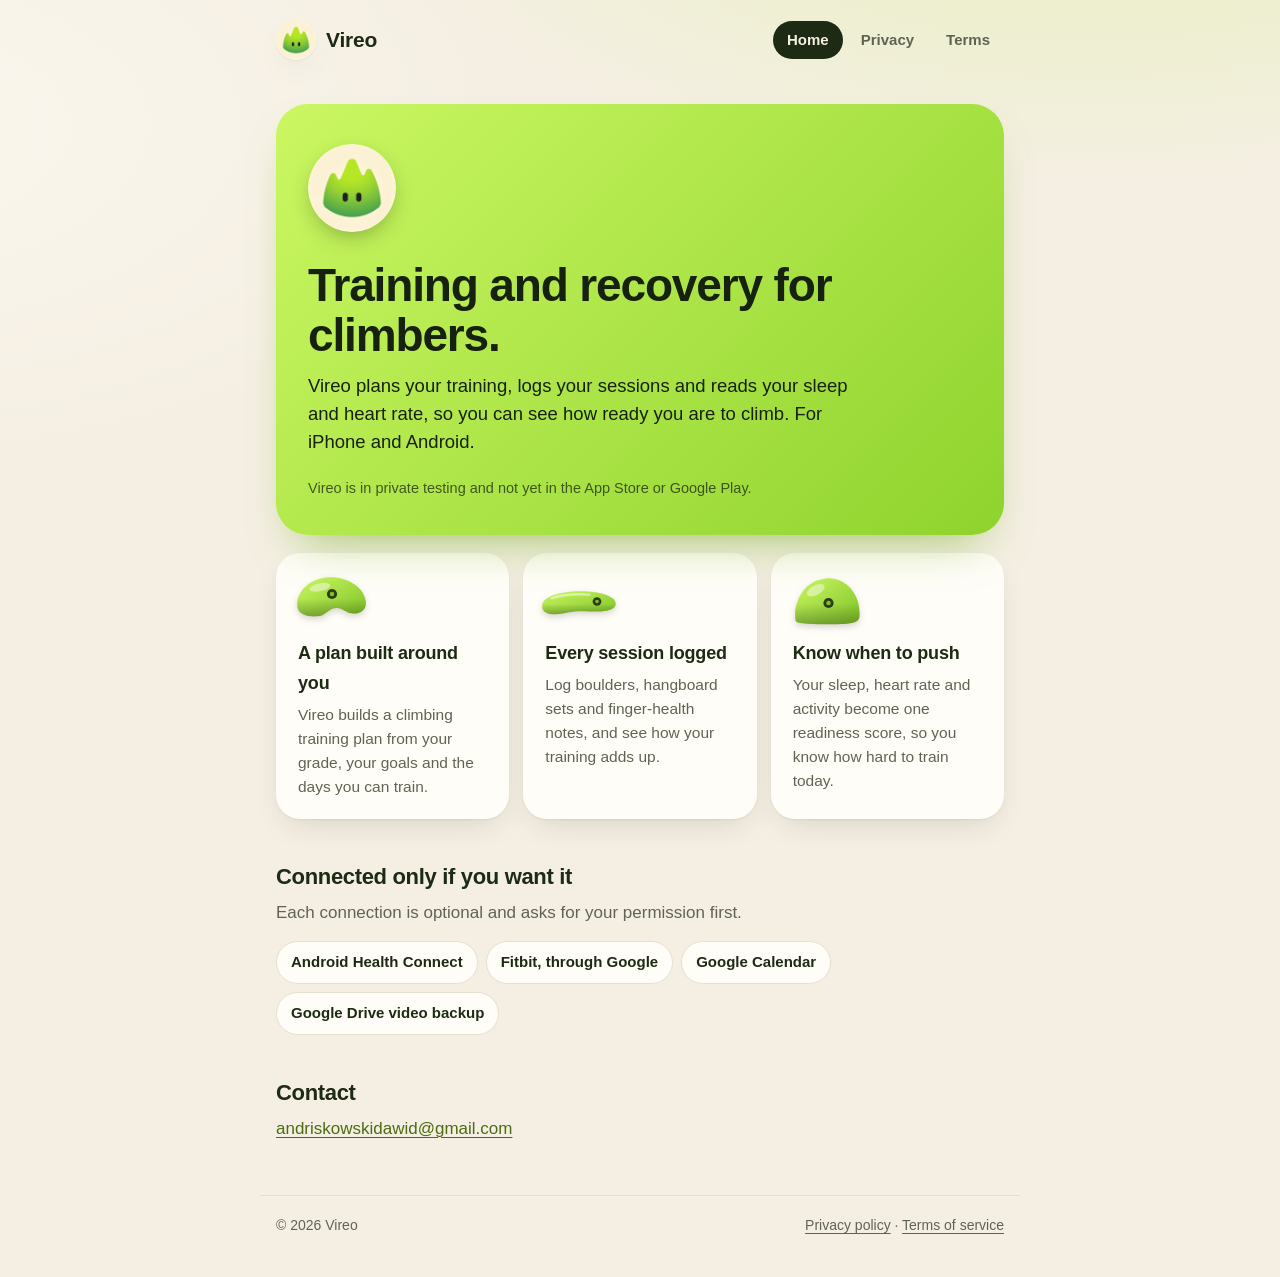
==== index.html @ 2f9826b8 "Add Vireo homepage, privacy policy and terms of service Co-Authored-By: Claude Opus 5.5 <noreply@ant" ====
<!doctype html>
<html lang="en">
<head>
<meta charset="utf-8">
<meta name="viewport" content="width=device-width, initial-scale=1">
<title>Vireo</title>
<meta name="description" content="Vireo plans your climbing training, logs your sessions and reads your recovery. For iPhone and Android.">
<link rel="icon" href="img/icon.png">
<link rel="stylesheet" href="style.css">
</head>
<body>
<svg width="0" height="0" style="position:absolute" aria-hidden="true">
  <defs>
    <linearGradient id="hold-fill" x1="0" y1="0" x2="1" y2="1">
      <stop offset="0" stop-color="#cbf762"/>
      <stop offset="1" stop-color="#7fc226"/>
    </linearGradient>
    <linearGradient id="hold-shade" x1="0" y1="0" x2="0" y2="1">
      <stop offset=".55" stop-color="#16210f" stop-opacity="0"/>
      <stop offset="1" stop-color="#16210f" stop-opacity=".28"/>
    </linearGradient>
  </defs>
</svg>
<header>
  <div class="wrap">
    <a class="brand" href="./"><img src="img/icon.png" alt="">Vireo</a>
    <nav><a href="./" aria-current="page">Home</a><a href="privacy/">Privacy</a><a href="terms/">Terms</a></nav>
  </div>
</header>
<main>
  <div class="wrap">
    <section class="hero">
      <div class="hero-content">
        <img src="img/icon.png" alt="The Vireo app icon">
        <h1>Training and recovery for climbers.</h1>
        <p>Vireo plans your training, logs your sessions and reads your sleep and heart rate, so you can see how ready you are to climb. For iPhone and Android.</p>
        <p class="status">Vireo is in private testing and not yet in the App Store or Google Play.</p>
      </div>
    </section>

    <div class="grid">
      <div class="tile">
        <svg class="hold" viewBox="0 0 56 44" aria-hidden="true">
          <path d="M5 27c-1.5-9 6.5-18.5 19-20 12.5-1.4 25 5.6 26.5 15.5.9 6.1-3.6 9.3-9.5 8.4-4-.6-6-3.8-10.5-3.6-4.4.2-6.6 5.2-12.4 5.6C11.6 33.3 5.8 31.6 5 27z" fill="url(#hold-fill)"/>
          <path d="M5 27c-1.5-9 6.5-18.5 19-20 12.5-1.4 25 5.6 26.5 15.5.9 6.1-3.6 9.3-9.5 8.4-4-.6-6-3.8-10.5-3.6-4.4.2-6.6 5.2-12.4 5.6C11.6 33.3 5.8 31.6 5 27z" fill="url(#hold-shade)"/>
          <ellipse cx="20" cy="13.5" rx="7" ry="2.6" fill="#fff" opacity=".45" transform="rotate(-12 20 13.5)"/>
          <circle cx="28" cy="18" r="3.4" fill="#16210f" opacity=".85"/>
          <circle cx="28" cy="18" r="1.5" fill="#7fc226"/>
        </svg>
        <h3>A plan built around you</h3>
        <p>Vireo builds a climbing training plan from your grade, your goals and the days you can train.</p>
      </div>
      <div class="tile">
        <svg class="hold" viewBox="0 0 56 44" aria-hidden="true">
          <path d="M3.5 25.5c.6-5.2 9.8-8.8 23-9.3 13.6-.5 25.4 2.6 26 7.9.4 3.6-4.2 5.2-9.7 5.5-6.6.4-11.4-.6-17.6.1-6.8.8-11.8 2.6-17.2 1.4-3.2-.7-4.8-2.6-4.5-5.6z" fill="url(#hold-fill)"/>
          <path d="M3.5 25.5c.6-5.2 9.8-8.8 23-9.3 13.6-.5 25.4 2.6 26 7.9.4 3.6-4.2 5.2-9.7 5.5-6.6.4-11.4-.6-17.6.1-6.8.8-11.8 2.6-17.2 1.4-3.2-.7-4.8-2.6-4.5-5.6z" fill="url(#hold-shade)"/>
          <path d="M10 20.8c6-2.2 16-3 25-2.4" stroke="#fff" stroke-width="1.6" stroke-linecap="round" fill="none" opacity=".5"/>
          <circle cx="40" cy="23" r="2.9" fill="#16210f" opacity=".85"/>
          <circle cx="40" cy="23" r="1.2" fill="#7fc226"/>
        </svg>
        <h3>Every session logged</h3>
        <p>Log boulders, hangboard sets and finger-health notes, and see how your training adds up.</p>
      </div>
      <div class="tile">
        <svg class="hold" viewBox="0 0 56 44" aria-hidden="true">
          <path d="M7 35.5C5.2 22.6 13.4 8.4 27.6 7.6 41.3 6.8 51 19.3 49.6 33.4c-.3 3.1-3.4 4.3-11 4.6-7.4.3-15.4.2-23.5-.2-5.4-.3-7.8-.8-8.1-2.3z" fill="url(#hold-fill)"/>
          <path d="M7 35.5C5.2 22.6 13.4 8.4 27.6 7.6 41.3 6.8 51 19.3 49.6 33.4c-.3 3.1-3.4 4.3-11 4.6-7.4.3-15.4.2-23.5-.2-5.4-.3-7.8-.8-8.1-2.3z" fill="url(#hold-shade)"/>
          <ellipse cx="20.5" cy="15.5" rx="6.5" ry="3.2" fill="#fff" opacity=".45" transform="rotate(-28 20.5 15.5)"/>
          <circle cx="29" cy="24" r="3.4" fill="#16210f" opacity=".85"/>
          <circle cx="29" cy="24" r="1.5" fill="#7fc226"/>
        </svg>
        <h3>Know when to push</h3>
        <p>Your sleep, heart rate and activity become one readiness score, so you know how hard to train today.</p>
      </div>
    </div>

    <h2 class="section-title">Connected only if you want it</h2>
    <p class="section-sub">Each connection is optional and asks for your permission first.</p>
    <div class="chips">
      <span class="chip">Android Health Connect</span>
      <span class="chip">Fitbit, through Google</span>
      <span class="chip">Google Calendar</span>
      <span class="chip">Google Drive video backup</span>
    </div>

    <h2 class="section-title">Contact</h2>
    <p class="section-sub"><a href="mailto:andriskowskidawid@gmail.com">andriskowskidawid@gmail.com</a></p>
  </div>
</main>
<footer>
  <div class="wrap"><span>© 2026 Vireo</span><span><a href="privacy/">Privacy policy</a> · <a href="terms/">Terms of service</a></span></div>
</footer>
</body>
</html>
---- style.css ----
/* Colours come from the app's own tokens (ui/theme/Color.kt): the lime accent
   gradient, its ink, and the paragraph-safe link greens for each theme. */
:root {
  --ground: #f5efe3;
  --ground-glow: #fbf7ee;
  --card: #fffdf8;
  --ink: #1d2a14;
  --muted: #5f6452;
  --rule: #e6dfcf;
  --link: #4c6b12;
  --tint: #e9f5c6;
  --tint-edge: #cfe58a;
  --paper: #f3ede0;
  --lime-start: #cbf762;
  --lime-end: #8fd32e;
  --on-lime: #16210f;
  --shadow: 0 1px 2px rgba(43, 38, 28, .06), 0 12px 32px -12px rgba(43, 38, 28, .18);
}
@media (prefers-color-scheme: dark) {
  :root {
    --ground: #151711;
    --ground-glow: #1d2117;
    --card: #1f221a;
    --ink: #eeeedf;
    --muted: #a7ab98;
    --rule: #33372b;
    --link: #a6d845;
    --tint: rgba(180, 240, 60, .10);
    --tint-edge: rgba(180, 240, 60, .28);
    --paper: #262a20;
    --shadow: 0 1px 2px rgba(0, 0, 0, .3), 0 16px 40px -16px rgba(0, 0, 0, .6);
  }
}

* { box-sizing: border-box; }
html { -webkit-text-size-adjust: 100%; }
body {
  margin: 0;
  min-height: 100vh;
  color: var(--ink);
  background:
    radial-gradient(1200px 520px at 85% -10%, rgba(180, 240, 60, .22), transparent 60%),
    radial-gradient(900px 480px at -10% 10%, var(--ground-glow), transparent 70%),
    var(--ground);
  font: 17px/1.65 ui-rounded, -apple-system, BlinkMacSystemFont, "SF Pro Rounded", "Segoe UI", Roboto, sans-serif;
}
a { color: var(--link); text-underline-offset: 3px; text-decoration-thickness: 1px; }
a:hover { text-decoration-thickness: 2px; }

.wrap { max-width: 760px; margin: 0 auto; padding: 0 16px; }

/* Header */
header { padding: 20px 0 8px; }
header .wrap { display: flex; align-items: center; justify-content: space-between; gap: 12px; flex-wrap: wrap; }
.brand { display: flex; align-items: center; gap: 10px; color: var(--ink); text-decoration: none; font-weight: 800; font-size: 21px; letter-spacing: -.01em; }
.brand img { width: 40px; height: 40px; border-radius: 50%; box-shadow: var(--shadow); }
nav { display: flex; gap: 4px; flex-wrap: wrap; }
nav a {
  color: var(--muted); text-decoration: none; font-size: 15px; font-weight: 600;
  padding: 7px 14px; border-radius: 999px;
}
nav a:hover { color: var(--ink); background: var(--tint); }
nav a[aria-current] { color: var(--ground); background: var(--ink); }

main { padding: 24px 0 40px; }

/* Home hero */
.hero {
  position: relative; overflow: hidden;
  margin-top: 12px; padding: 40px 32px 36px;
  border-radius: 32px;
  color: var(--on-lime);
  background: linear-gradient(135deg, var(--lime-start), var(--lime-end));
  box-shadow: 0 24px 48px -24px rgba(110, 170, 30, .7);
}
.hero img { width: 88px; height: 88px; border-radius: 50%; box-shadow: 0 8px 24px -8px rgba(22, 33, 15, .45); }
.hero h1 { font-size: clamp(32px, 6.4vw, 46px); line-height: 1.08; letter-spacing: -.025em; margin: 20px 0 12px; max-width: 13em; }
.hero p { font-size: 18.5px; line-height: 1.5; margin: 0; max-width: 31em; }
.hero p.status { margin-top: 22px; font-size: 14.5px; opacity: .72; }

.grid { display: grid; grid-template-columns: repeat(auto-fit, minmax(210px, 1fr)); gap: 14px; margin-top: 18px; }
.tile {
  background: var(--card); border-radius: 24px; padding: 22px 22px 20px;
  box-shadow: var(--shadow);
}
.tile .hold { display: block; width: 84px; height: 66px; margin: -8px 0 -4px -8px; filter: drop-shadow(0 3px 3px rgba(43, 38, 28, .18)); }
.tile h3 { margin: 10px 0 4px; font-size: 18px; letter-spacing: -.01em; }
.tile p { margin: 0; color: var(--muted); font-size: 15.5px; line-height: 1.55; }

.section-title { font-size: 22px; letter-spacing: -.015em; margin: 40px 0 4px; }
.section-sub { color: var(--muted); margin: 0 0 4px; }

.chips { display: flex; flex-wrap: wrap; gap: 8px; margin-top: 14px; }
.chip {
  padding: 8px 14px; border-radius: 999px; font-size: 15px; font-weight: 600;
  background: var(--card); border: 1px solid var(--rule);
}

/* Legal pages */
.title { margin-top: 20px; padding: 8px 4px 24px; border-bottom: 1px solid var(--rule); }
.title h1 { font-size: clamp(30px, 6vw, 40px); line-height: 1.1; letter-spacing: -.02em; margin: 0 0 6px; }
.title p { margin: 0; color: var(--muted); max-width: 34em; }
.updated { font-size: 14px; font-weight: 600; margin-top: 12px !important; }

.doc {
  margin-top: 16px; padding: 8px 28px 28px; border-radius: 28px;
  background: var(--card); box-shadow: var(--shadow);
}
.doc h2 {
  font-size: 20px; letter-spacing: -.01em; margin: 30px 0 6px;
}
.doc p, .doc li { font-size: 16.5px; }
.doc ul { padding-left: 0; list-style: none; }
.doc li { position: relative; padding-left: 20px; margin-bottom: 10px; }
.doc li::before { content: ""; position: absolute; left: 4px; top: .7em; width: 6px; height: 6px; border-radius: 50%; background: var(--muted); opacity: .6; }
.callout {
  margin: 24px -12px 0; padding: 4px 22px 18px; border-radius: 22px;
  background: var(--paper);
}
.callout h2 { margin-top: 20px; }

footer { padding: 8px 0 40px; color: var(--muted); font-size: 14px; }
footer .wrap { display: flex; justify-content: space-between; gap: 12px; flex-wrap: wrap; border-top: 1px solid var(--rule); padding-top: 18px; }
footer a { color: var(--muted); }

@media (max-width: 520px) {
  .hero { padding: 32px 22px 28px; border-radius: 26px; }
  .doc { padding: 4px 18px 22px; border-radius: 22px; }
  .callout { margin: 20px -8px 0; padding: 2px 16px 14px; }
}
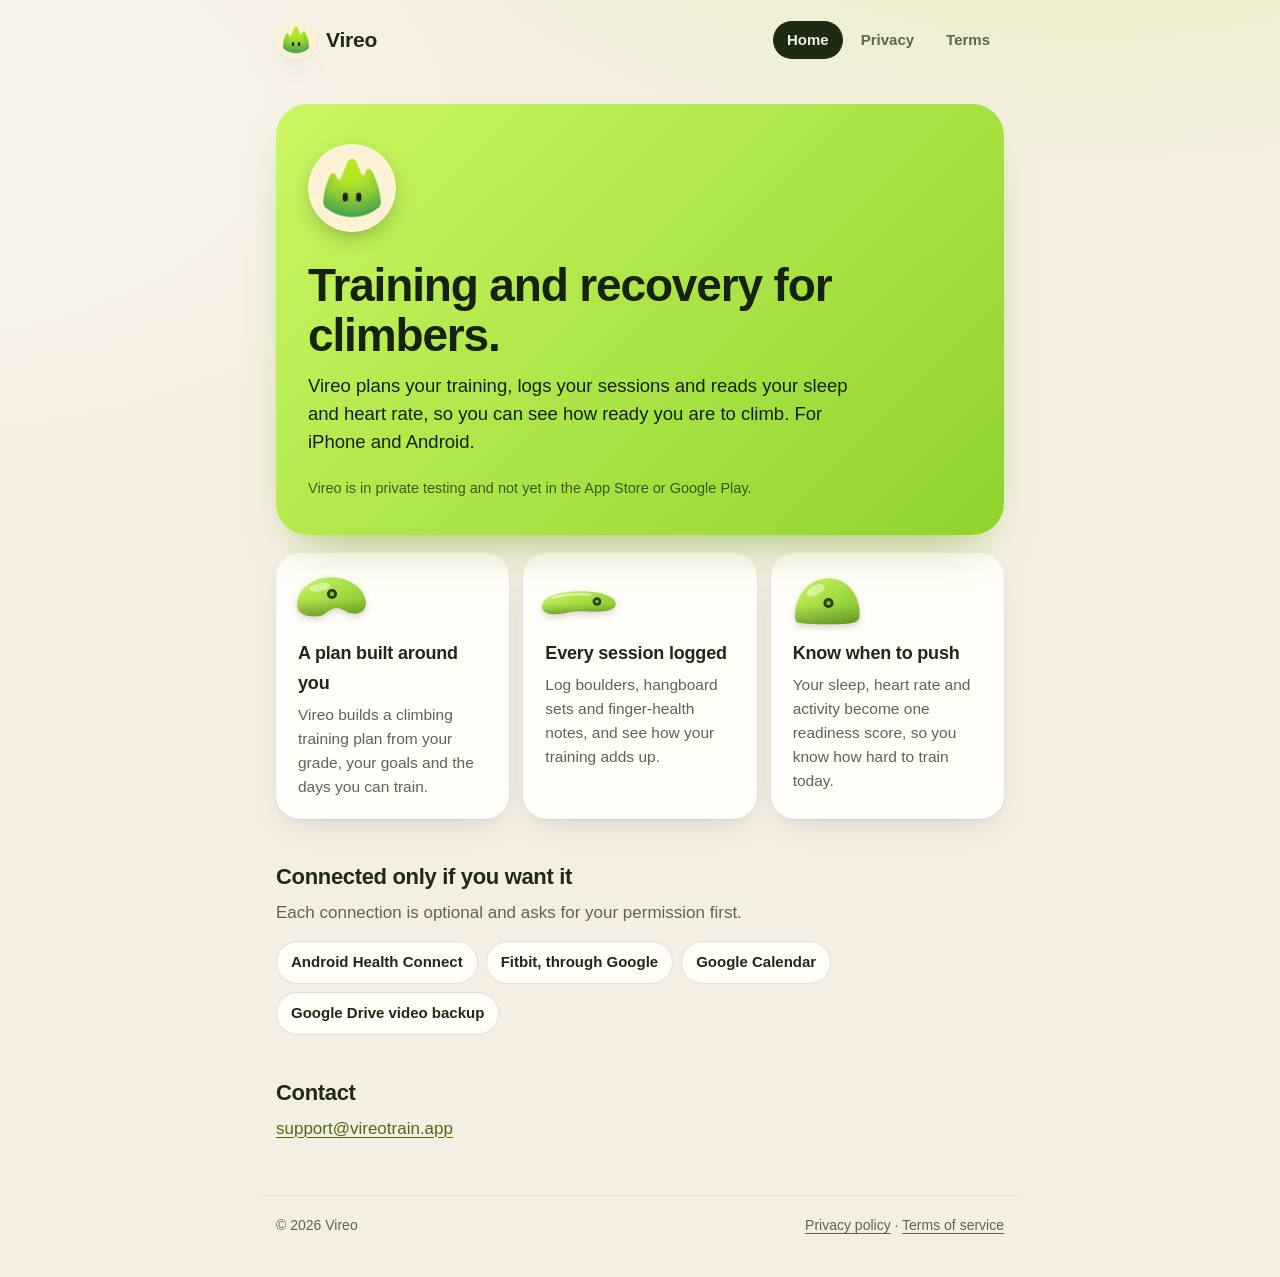
==== commit 379c26b9: "Show the vireotrain.app contact addresses instead of the Gmail support@ on the home and terms pages," ====
--- a/index.html
+++ b/index.html
@@ -84,7 +84,7 @@
     </div>
 
     <h2 class="section-title">Contact</h2>
-    <p class="section-sub"><a href="mailto:andriskowskidawid@gmail.com">andriskowskidawid@gmail.com</a></p>
+    <p class="section-sub"><a href="mailto:support@vireotrain.app">support@vireotrain.app</a></p>
   </div>
 </main>
 <footer>
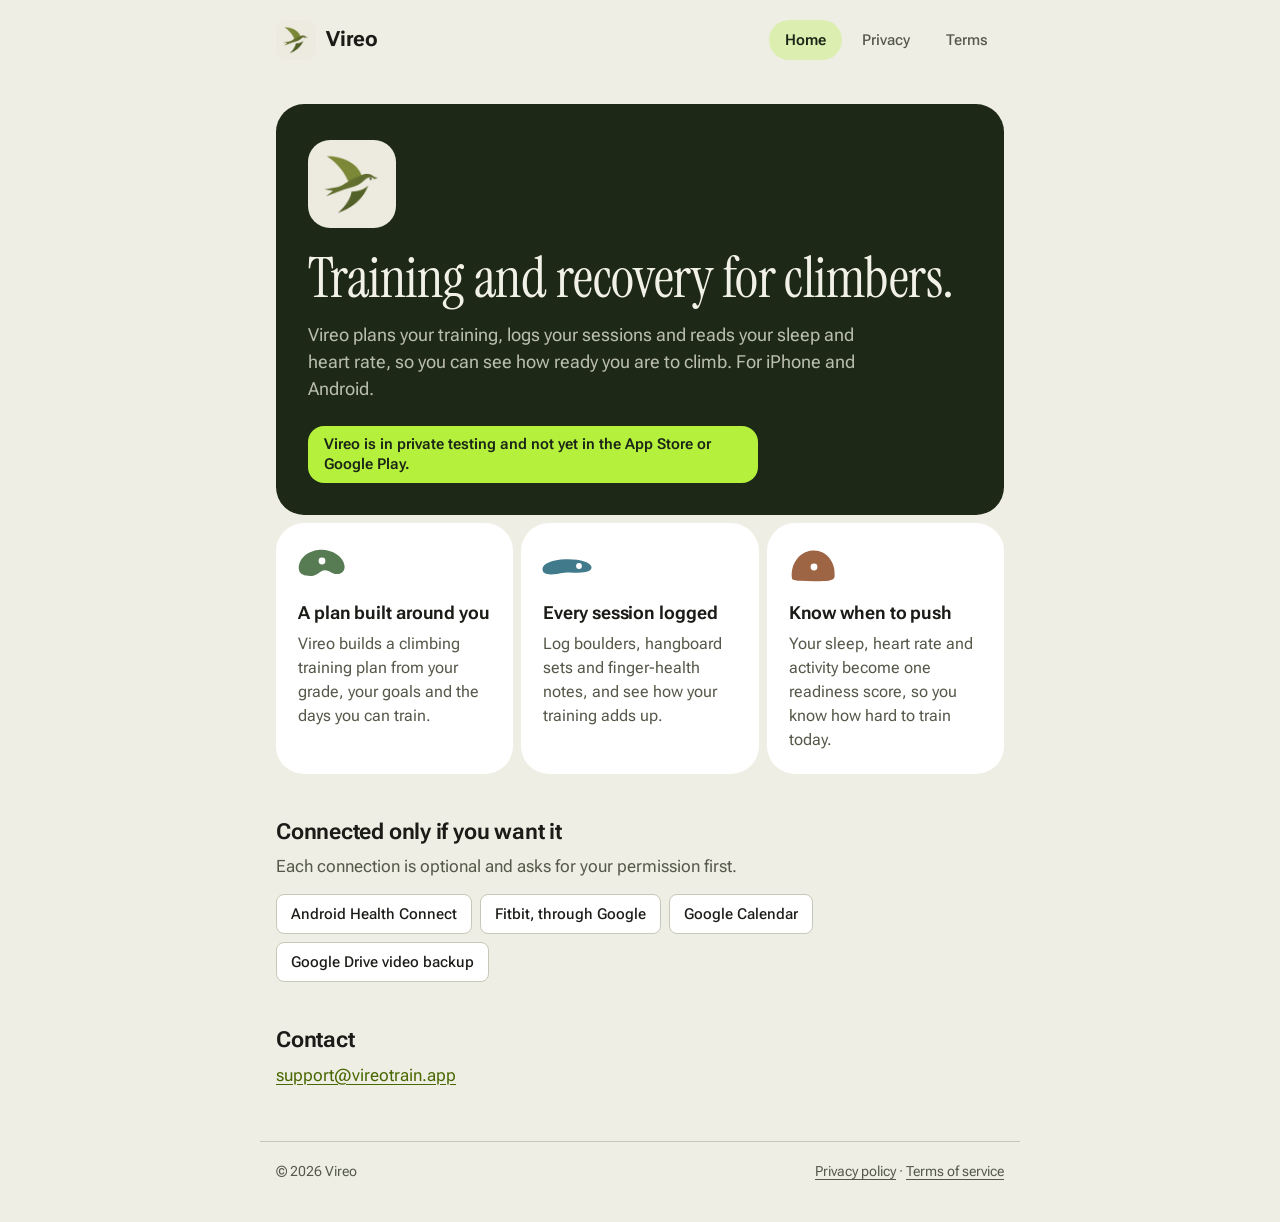
==== commit 76e4336c: "Restyle the site to the app's current look Colours from the M3 Expressive theme (M3ePalette.kt): fla" ====
--- a/index.html
+++ b/index.html
@@ -6,21 +6,12 @@
 <title>Vireo</title>
 <meta name="description" content="Vireo plans your climbing training, logs your sessions and reads your recovery. For iPhone and Android.">
 <link rel="icon" href="img/icon.png">
+<link rel="preload" href="fonts/roboto-flex.woff2" as="font" type="font/woff2" crossorigin>
+<meta name="theme-color" content="#efeee5" media="(prefers-color-scheme: light)">
+<meta name="theme-color" content="#121410" media="(prefers-color-scheme: dark)">
 <link rel="stylesheet" href="style.css">
 </head>
 <body>
-<svg width="0" height="0" style="position:absolute" aria-hidden="true">
-  <defs>
-    <linearGradient id="hold-fill" x1="0" y1="0" x2="1" y2="1">
-      <stop offset="0" stop-color="#cbf762"/>
-      <stop offset="1" stop-color="#7fc226"/>
-    </linearGradient>
-    <linearGradient id="hold-shade" x1="0" y1="0" x2="0" y2="1">
-      <stop offset=".55" stop-color="#16210f" stop-opacity="0"/>
-      <stop offset="1" stop-color="#16210f" stop-opacity=".28"/>
-    </linearGradient>
-  </defs>
-</svg>
 <header>
   <div class="wrap">
     <a class="brand" href="./"><img src="img/icon.png" alt="">Vireo</a>
@@ -41,33 +32,24 @@
     <div class="grid">
       <div class="tile">
         <svg class="hold" viewBox="0 0 56 44" aria-hidden="true">
-          <path d="M5 27c-1.5-9 6.5-18.5 19-20 12.5-1.4 25 5.6 26.5 15.5.9 6.1-3.6 9.3-9.5 8.4-4-.6-6-3.8-10.5-3.6-4.4.2-6.6 5.2-12.4 5.6C11.6 33.3 5.8 31.6 5 27z" fill="url(#hold-fill)"/>
-          <path d="M5 27c-1.5-9 6.5-18.5 19-20 12.5-1.4 25 5.6 26.5 15.5.9 6.1-3.6 9.3-9.5 8.4-4-.6-6-3.8-10.5-3.6-4.4.2-6.6 5.2-12.4 5.6C11.6 33.3 5.8 31.6 5 27z" fill="url(#hold-shade)"/>
-          <ellipse cx="20" cy="13.5" rx="7" ry="2.6" fill="#fff" opacity=".45" transform="rotate(-12 20 13.5)"/>
-          <circle cx="28" cy="18" r="3.4" fill="#16210f" opacity=".85"/>
-          <circle cx="28" cy="18" r="1.5" fill="#7fc226"/>
+          <path class="body" d="M5 27c-1.5-9 6.5-18.5 19-20 12.5-1.4 25 5.6 26.5 15.5.9 6.1-3.6 9.3-9.5 8.4-4-.6-6-3.8-10.5-3.6-4.4.2-6.6 5.2-12.4 5.6C11.6 33.3 5.8 31.6 5 27z"/>
+          <circle class="bolt" cx="28" cy="18" r="3.4"/>
         </svg>
         <h3>A plan built around you</h3>
         <p>Vireo builds a climbing training plan from your grade, your goals and the days you can train.</p>
       </div>
       <div class="tile">
         <svg class="hold" viewBox="0 0 56 44" aria-hidden="true">
-          <path d="M3.5 25.5c.6-5.2 9.8-8.8 23-9.3 13.6-.5 25.4 2.6 26 7.9.4 3.6-4.2 5.2-9.7 5.5-6.6.4-11.4-.6-17.6.1-6.8.8-11.8 2.6-17.2 1.4-3.2-.7-4.8-2.6-4.5-5.6z" fill="url(#hold-fill)"/>
-          <path d="M3.5 25.5c.6-5.2 9.8-8.8 23-9.3 13.6-.5 25.4 2.6 26 7.9.4 3.6-4.2 5.2-9.7 5.5-6.6.4-11.4-.6-17.6.1-6.8.8-11.8 2.6-17.2 1.4-3.2-.7-4.8-2.6-4.5-5.6z" fill="url(#hold-shade)"/>
-          <path d="M10 20.8c6-2.2 16-3 25-2.4" stroke="#fff" stroke-width="1.6" stroke-linecap="round" fill="none" opacity=".5"/>
-          <circle cx="40" cy="23" r="2.9" fill="#16210f" opacity=".85"/>
-          <circle cx="40" cy="23" r="1.2" fill="#7fc226"/>
+          <path class="body" d="M3.5 25.5c.6-5.2 9.8-8.8 23-9.3 13.6-.5 25.4 2.6 26 7.9.4 3.6-4.2 5.2-9.7 5.5-6.6.4-11.4-.6-17.6.1-6.8.8-11.8 2.6-17.2 1.4-3.2-.7-4.8-2.6-4.5-5.6z"/>
+          <circle class="bolt" cx="40" cy="23" r="2.9"/>
         </svg>
         <h3>Every session logged</h3>
         <p>Log boulders, hangboard sets and finger-health notes, and see how your training adds up.</p>
       </div>
       <div class="tile">
         <svg class="hold" viewBox="0 0 56 44" aria-hidden="true">
-          <path d="M7 35.5C5.2 22.6 13.4 8.4 27.6 7.6 41.3 6.8 51 19.3 49.6 33.4c-.3 3.1-3.4 4.3-11 4.6-7.4.3-15.4.2-23.5-.2-5.4-.3-7.8-.8-8.1-2.3z" fill="url(#hold-fill)"/>
-          <path d="M7 35.5C5.2 22.6 13.4 8.4 27.6 7.6 41.3 6.8 51 19.3 49.6 33.4c-.3 3.1-3.4 4.3-11 4.6-7.4.3-15.4.2-23.5-.2-5.4-.3-7.8-.8-8.1-2.3z" fill="url(#hold-shade)"/>
-          <ellipse cx="20.5" cy="15.5" rx="6.5" ry="3.2" fill="#fff" opacity=".45" transform="rotate(-28 20.5 15.5)"/>
-          <circle cx="29" cy="24" r="3.4" fill="#16210f" opacity=".85"/>
-          <circle cx="29" cy="24" r="1.5" fill="#7fc226"/>
+          <path class="body" d="M7 35.5C5.2 22.6 13.4 8.4 27.6 7.6 41.3 6.8 51 19.3 49.6 33.4c-.3 3.1-3.4 4.3-11 4.6-7.4.3-15.4.2-23.5-.2-5.4-.3-7.8-.8-8.1-2.3z"/>
+          <circle class="bolt" cx="29" cy="24" r="3.4"/>
         </svg>
         <h3>Know when to push</h3>
         <p>Your sleep, heart rate and activity become one readiness score, so you know how hard to train today.</p>
--- a/style.css
+++ b/style.css
@@ -1,34 +1,60 @@
-/* Colours come from the app's own tokens (ui/theme/Color.kt): the lime accent
-   gradient, its ink, and the paragraph-safe link greens for each theme. */
+/* Colours come from the app's current theme (ui/theme/M3ePalette.kt, the M3 Expressive scheme of
+   2026-10-30): flat lime #B4F03C, olive primary for text and links, the light page is
+   surfaceContainer behind white cards, dark is near-black. No gradients, no shadows, 28 px cards.
+   Lime is the one fill, and in light it only sits on the dark hero (design rules 2026-10-30).
+   Type: Roboto Flex for the interface, Instrument Serif for the one headline sentence.
+   Both are self-hosted (SIL OFL, see fonts/), so no visitor data goes to a font CDN. */
+@font-face {
+  font-family: "Roboto Flex";
+  src: url("fonts/roboto-flex.woff2") format("woff2");
+  font-weight: 300 700;
+  font-display: swap;
+}
+@font-face {
+  font-family: "Instrument Serif";
+  src: url("fonts/instrument-serif.woff2") format("woff2");
+  font-weight: 400;
+  font-display: swap;
+}
+
 :root {
-  --ground: #f5efe3;
-  --ground-glow: #fbf7ee;
-  --card: #fffdf8;
-  --ink: #1d2a14;
-  --muted: #5f6452;
-  --rule: #e6dfcf;
-  --link: #4c6b12;
-  --tint: #e9f5c6;
-  --tint-edge: #cfe58a;
-  --paper: #f3ede0;
-  --lime-start: #cbf762;
-  --lime-end: #8fd32e;
-  --on-lime: #16210f;
-  --shadow: 0 1px 2px rgba(43, 38, 28, .06), 0 12px 32px -12px rgba(43, 38, 28, .18);
+  color-scheme: light dark;
+  --page: #efeee5;          /* surfaceContainer */
+  --card: #ffffff;          /* surfaceContainerLowest */
+  --well: #f5f4eb;          /* surfaceContainerLow */
+  --ink: #1b1c17;           /* onSurface */
+  --muted: #55594a;         /* onSurfaceVariant */
+  --rule: #c6c8b8;          /* outlineVariant */
+  --link: #496800;          /* primary (olive) */
+  --selected: #dcefb0;      /* secondaryContainer */
+  --on-selected: #1b2616;
+  --hero: #1e2817;
+  --on-hero: #f2f1e8;
+  --on-hero-muted: #b9bdae;
+  --lime: #b4f03c;          /* primaryContainer */
+  --on-lime: #1b2616;
+  /* category accents (acc fg) for the three holds */
+  --acc-moss: #577b52;
+  --acc-sky: #407a8b;
+  --acc-coral: #9d6543;
 }
 @media (prefers-color-scheme: dark) {
   :root {
-    --ground: #151711;
-    --ground-glow: #1d2117;
-    --card: #1f221a;
-    --ink: #eeeedf;
-    --muted: #a7ab98;
-    --rule: #33372b;
-    --link: #a6d845;
-    --tint: rgba(180, 240, 60, .10);
-    --tint-edge: rgba(180, 240, 60, .28);
-    --paper: #262a20;
-    --shadow: 0 1px 2px rgba(0, 0, 0, .3), 0 16px 40px -16px rgba(0, 0, 0, .6);
+    --page: #121410;        /* surface */
+    --card: #1f211b;        /* surfaceContainer */
+    --well: #2a2d24;        /* surfaceContainerHighest */
+    --ink: #eef0e6;
+    --muted: #b7bca8;
+    --rule: #45483c;
+    --link: #c9f06a;
+    --selected: #3d4d22;
+    --on-selected: #eef0e6;
+    --hero: #f2efe2;
+    --on-hero: #1b2616;
+    --on-hero-muted: #4a5240;
+    --acc-moss: #a9caa1;
+    --acc-sky: #9ac8d9;
+    --acc-coral: #f0b493;
   }
 }
 
@@ -38,85 +64,84 @@
   margin: 0;
   min-height: 100vh;
   color: var(--ink);
-  background:
-    radial-gradient(1200px 520px at 85% -10%, rgba(180, 240, 60, .22), transparent 60%),
-    radial-gradient(900px 480px at -10% 10%, var(--ground-glow), transparent 70%),
-    var(--ground);
-  font: 17px/1.65 ui-rounded, -apple-system, BlinkMacSystemFont, "SF Pro Rounded", "Segoe UI", Roboto, sans-serif;
+  background: var(--page);
+  font: 17px/1.6 "Roboto Flex", system-ui, -apple-system, "Segoe UI", Roboto, sans-serif;
+  font-weight: 400;
 }
 a { color: var(--link); text-underline-offset: 3px; text-decoration-thickness: 1px; }
 a:hover { text-decoration-thickness: 2px; }
+h1, h2, h3 { font-weight: 650; }
 
 .wrap { max-width: 760px; margin: 0 auto; padding: 0 16px; }
 
 /* Header */
 header { padding: 20px 0 8px; }
 header .wrap { display: flex; align-items: center; justify-content: space-between; gap: 12px; flex-wrap: wrap; }
-.brand { display: flex; align-items: center; gap: 10px; color: var(--ink); text-decoration: none; font-weight: 800; font-size: 21px; letter-spacing: -.01em; }
-.brand img { width: 40px; height: 40px; border-radius: 50%; box-shadow: var(--shadow); }
+.brand { display: flex; align-items: center; gap: 10px; color: var(--ink); text-decoration: none; font-weight: 700; font-size: 21px; letter-spacing: -.01em; }
+.brand img { width: 40px; height: 40px; border-radius: 10px; }
 nav { display: flex; gap: 4px; flex-wrap: wrap; }
 nav a {
-  color: var(--muted); text-decoration: none; font-size: 15px; font-weight: 600;
-  padding: 7px 14px; border-radius: 999px;
+  color: var(--muted); text-decoration: none; font-size: 15px; font-weight: 500;
+  padding: 8px 16px; border-radius: 999px;
 }
-nav a:hover { color: var(--ink); background: var(--tint); }
-nav a[aria-current] { color: var(--ground); background: var(--ink); }
+nav a:hover { color: var(--ink); background: var(--card); }
+nav a[aria-current] { color: var(--on-selected); background: var(--selected); font-weight: 600; }
 
 main { padding: 24px 0 40px; }
 
-/* Home hero */
+/* Home hero: the dark hero card, the only place lime appears in light */
 .hero {
-  position: relative; overflow: hidden;
-  margin-top: 12px; padding: 40px 32px 36px;
-  border-radius: 32px;
-  color: var(--on-lime);
-  background: linear-gradient(135deg, var(--lime-start), var(--lime-end));
-  box-shadow: 0 24px 48px -24px rgba(110, 170, 30, .7);
+  margin-top: 12px; padding: 36px 32px 32px;
+  border-radius: 28px;
+  color: var(--on-hero);
+  background: var(--hero);
 }
-.hero img { width: 88px; height: 88px; border-radius: 50%; box-shadow: 0 8px 24px -8px rgba(22, 33, 15, .45); }
-.hero h1 { font-size: clamp(32px, 6.4vw, 46px); line-height: 1.08; letter-spacing: -.025em; margin: 20px 0 12px; max-width: 13em; }
-.hero p { font-size: 18.5px; line-height: 1.5; margin: 0; max-width: 31em; }
-.hero p.status { margin-top: 22px; font-size: 14.5px; opacity: .72; }
+.hero img { width: 88px; height: 88px; border-radius: 22px; display: block; }
+.hero h1 {
+  font-family: "Instrument Serif", Georgia, serif; font-weight: 400;
+  font-size: clamp(38px, 7.6vw, 56px); line-height: 1.02; letter-spacing: -.01em;
+  margin: 22px 0 14px; max-width: 12em;
+}
+.hero p { font-size: 18px; line-height: 1.5; margin: 0; max-width: 31em; color: var(--on-hero-muted); }
+.hero p.status {
+  display: inline-block; margin-top: 24px; padding: 9px 16px; border-radius: 16px;
+  font-size: 14.5px; font-weight: 600; line-height: 1.35;
+  color: var(--on-lime); background: var(--lime);
+}
 
-.grid { display: grid; grid-template-columns: repeat(auto-fit, minmax(210px, 1fr)); gap: 14px; margin-top: 18px; }
-.tile {
-  background: var(--card); border-radius: 24px; padding: 22px 22px 20px;
-  box-shadow: var(--shadow);
-}
-.tile .hold { display: block; width: 84px; height: 66px; margin: -8px 0 -4px -8px; filter: drop-shadow(0 3px 3px rgba(43, 38, 28, .18)); }
-.tile h3 { margin: 10px 0 4px; font-size: 18px; letter-spacing: -.01em; }
+.grid { display: grid; grid-template-columns: repeat(auto-fit, minmax(210px, 1fr)); gap: 8px; margin-top: 8px; }
+.tile { background: var(--card); border-radius: 28px; padding: 22px 22px 22px; }
+.tile .hold { display: block; width: 56px; height: 44px; margin: -2px 0 0 -4px; }
+.tile .hold .body { fill: currentColor; }
+.tile .hold .bolt { fill: var(--card); }
+.tile:nth-child(1) .hold { color: var(--acc-moss); }
+.tile:nth-child(2) .hold { color: var(--acc-sky); }
+.tile:nth-child(3) .hold { color: var(--acc-coral); }
+.tile h3 { margin: 12px 0 4px; font-size: 18px; letter-spacing: -.005em; }
 .tile p { margin: 0; color: var(--muted); font-size: 15.5px; line-height: 1.55; }
 
-.section-title { font-size: 22px; letter-spacing: -.015em; margin: 40px 0 4px; }
+.section-title { font-size: 22px; letter-spacing: -.01em; margin: 40px 0 4px; }
 .section-sub { color: var(--muted); margin: 0 0 4px; }
 
 .chips { display: flex; flex-wrap: wrap; gap: 8px; margin-top: 14px; }
 .chip {
-  padding: 8px 14px; border-radius: 999px; font-size: 15px; font-weight: 600;
+  padding: 7px 14px; border-radius: 8px; font-size: 15px; font-weight: 500;
   background: var(--card); border: 1px solid var(--rule);
 }
 
 /* Legal pages */
-.title { margin-top: 20px; padding: 8px 4px 24px; border-bottom: 1px solid var(--rule); }
+.title { margin-top: 20px; padding: 8px 4px 20px; }
 .title h1 { font-size: clamp(30px, 6vw, 40px); line-height: 1.1; letter-spacing: -.02em; margin: 0 0 6px; }
 .title p { margin: 0; color: var(--muted); max-width: 34em; }
 .updated { font-size: 14px; font-weight: 600; margin-top: 12px !important; }
 
-.doc {
-  margin-top: 16px; padding: 8px 28px 28px; border-radius: 28px;
-  background: var(--card); box-shadow: var(--shadow);
-}
-.doc h2 {
-  font-size: 20px; letter-spacing: -.01em; margin: 30px 0 6px;
-}
+.doc { margin-top: 8px; padding: 8px 28px 28px; border-radius: 28px; background: var(--card); }
+.doc h2 { font-size: 20px; letter-spacing: -.005em; margin: 30px 0 6px; }
 .doc p, .doc li { font-size: 16.5px; }
 .doc ul { padding-left: 0; list-style: none; }
 .doc li { position: relative; padding-left: 20px; margin-bottom: 10px; }
 .doc li::before { content: ""; position: absolute; left: 4px; top: .7em; width: 6px; height: 6px; border-radius: 50%; background: var(--muted); opacity: .6; }
-.callout {
-  margin: 24px -12px 0; padding: 4px 22px 18px; border-radius: 22px;
-  background: var(--paper);
-}
+.callout { margin: 24px -12px 0; padding: 4px 22px 18px; border-radius: 22px; background: var(--well); }
 .callout h2 { margin-top: 20px; }
 
 footer { padding: 8px 0 40px; color: var(--muted); font-size: 14px; }
@@ -124,7 +149,7 @@
 footer a { color: var(--muted); }
 
 @media (max-width: 520px) {
-  .hero { padding: 32px 22px 28px; border-radius: 26px; }
-  .doc { padding: 4px 18px 22px; border-radius: 22px; }
+  .hero { padding: 28px 22px 26px; border-radius: 28px; }
+  .doc { padding: 4px 18px 22px; border-radius: 24px; }
   .callout { margin: 20px -8px 0; padding: 2px 16px 14px; }
 }
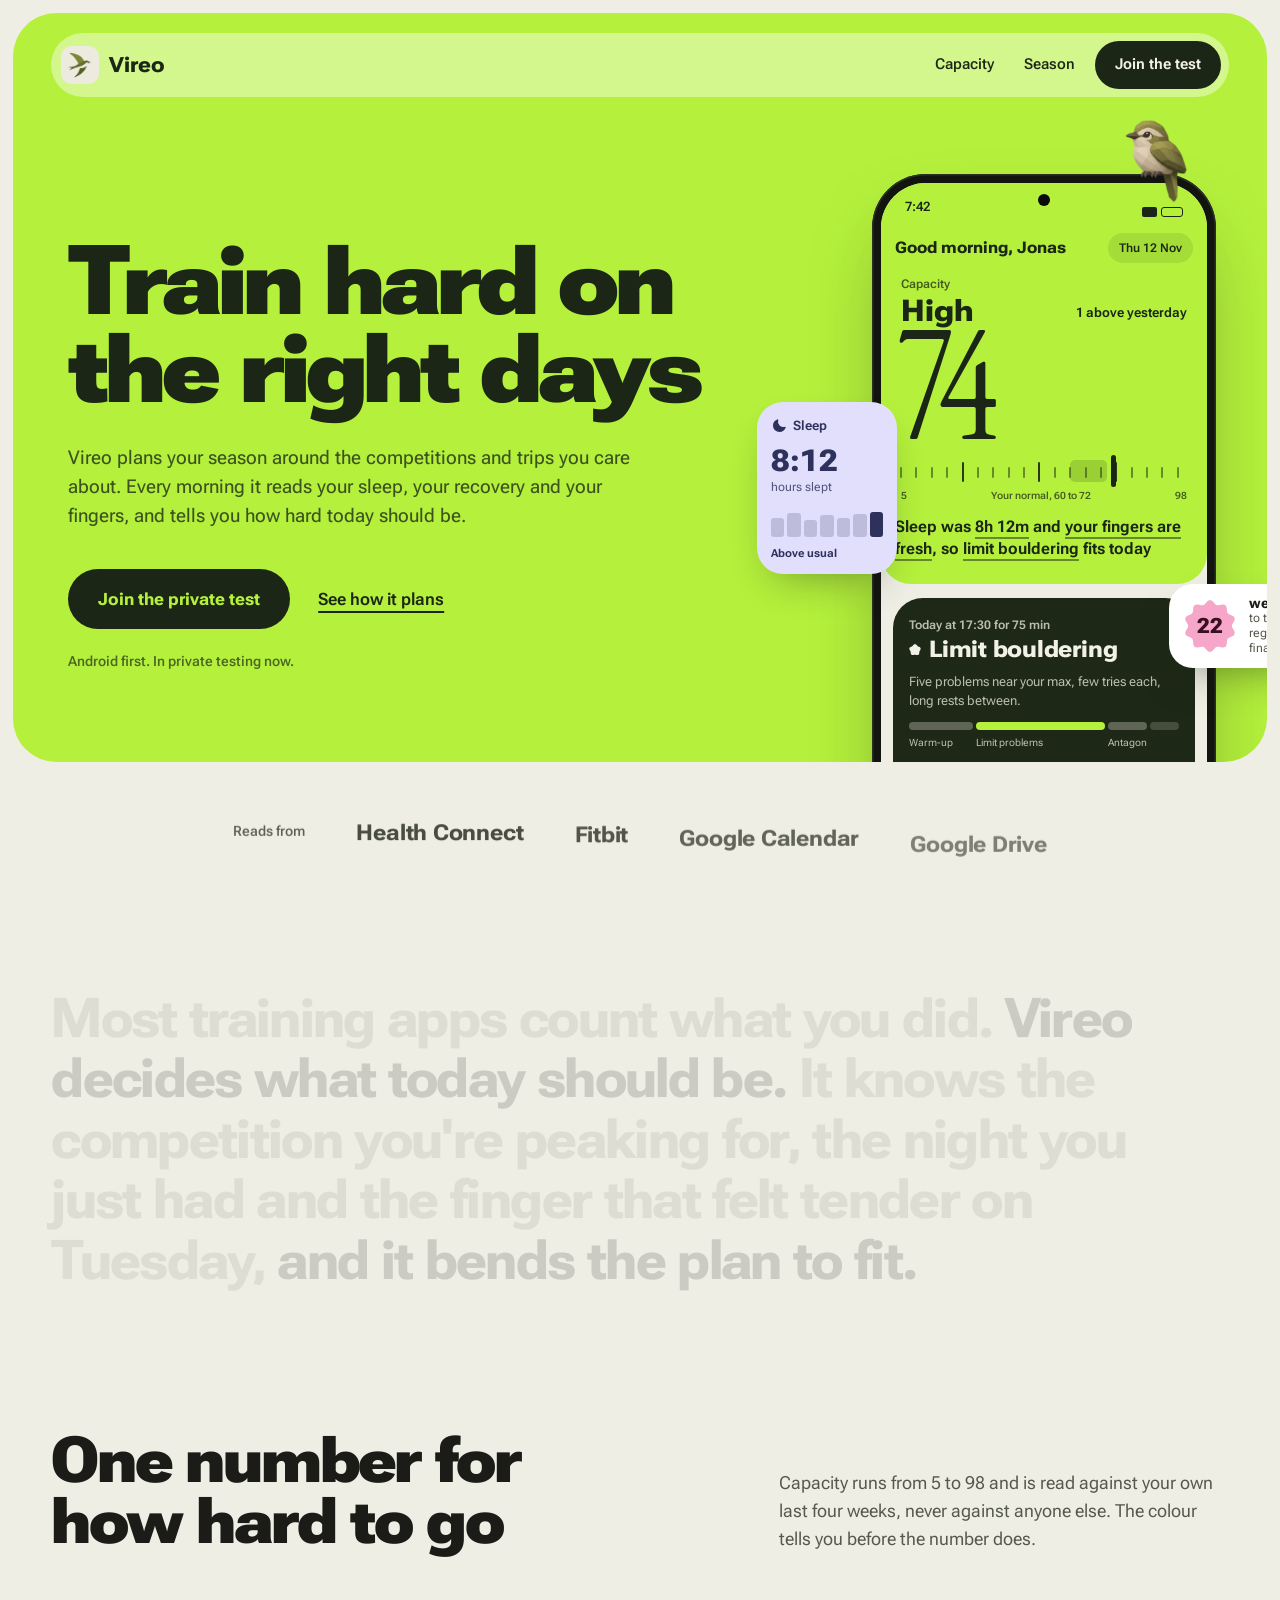
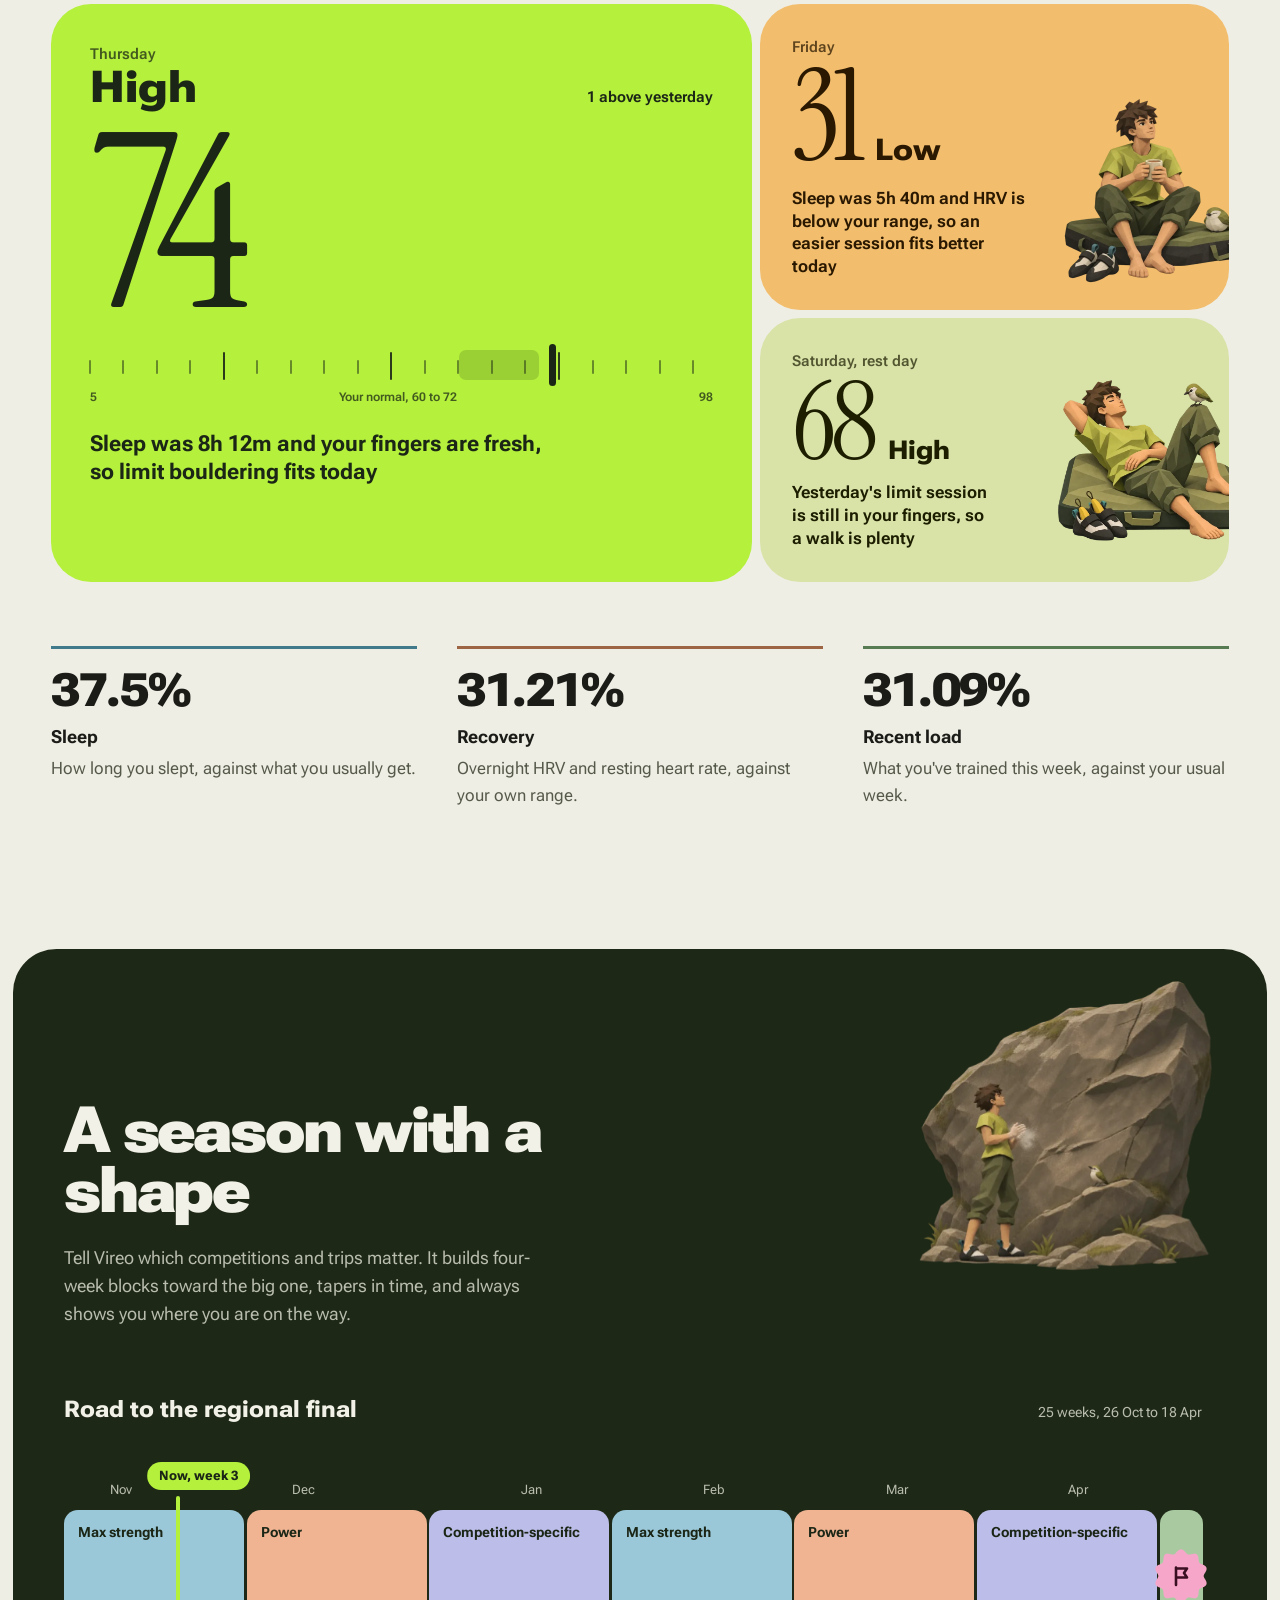
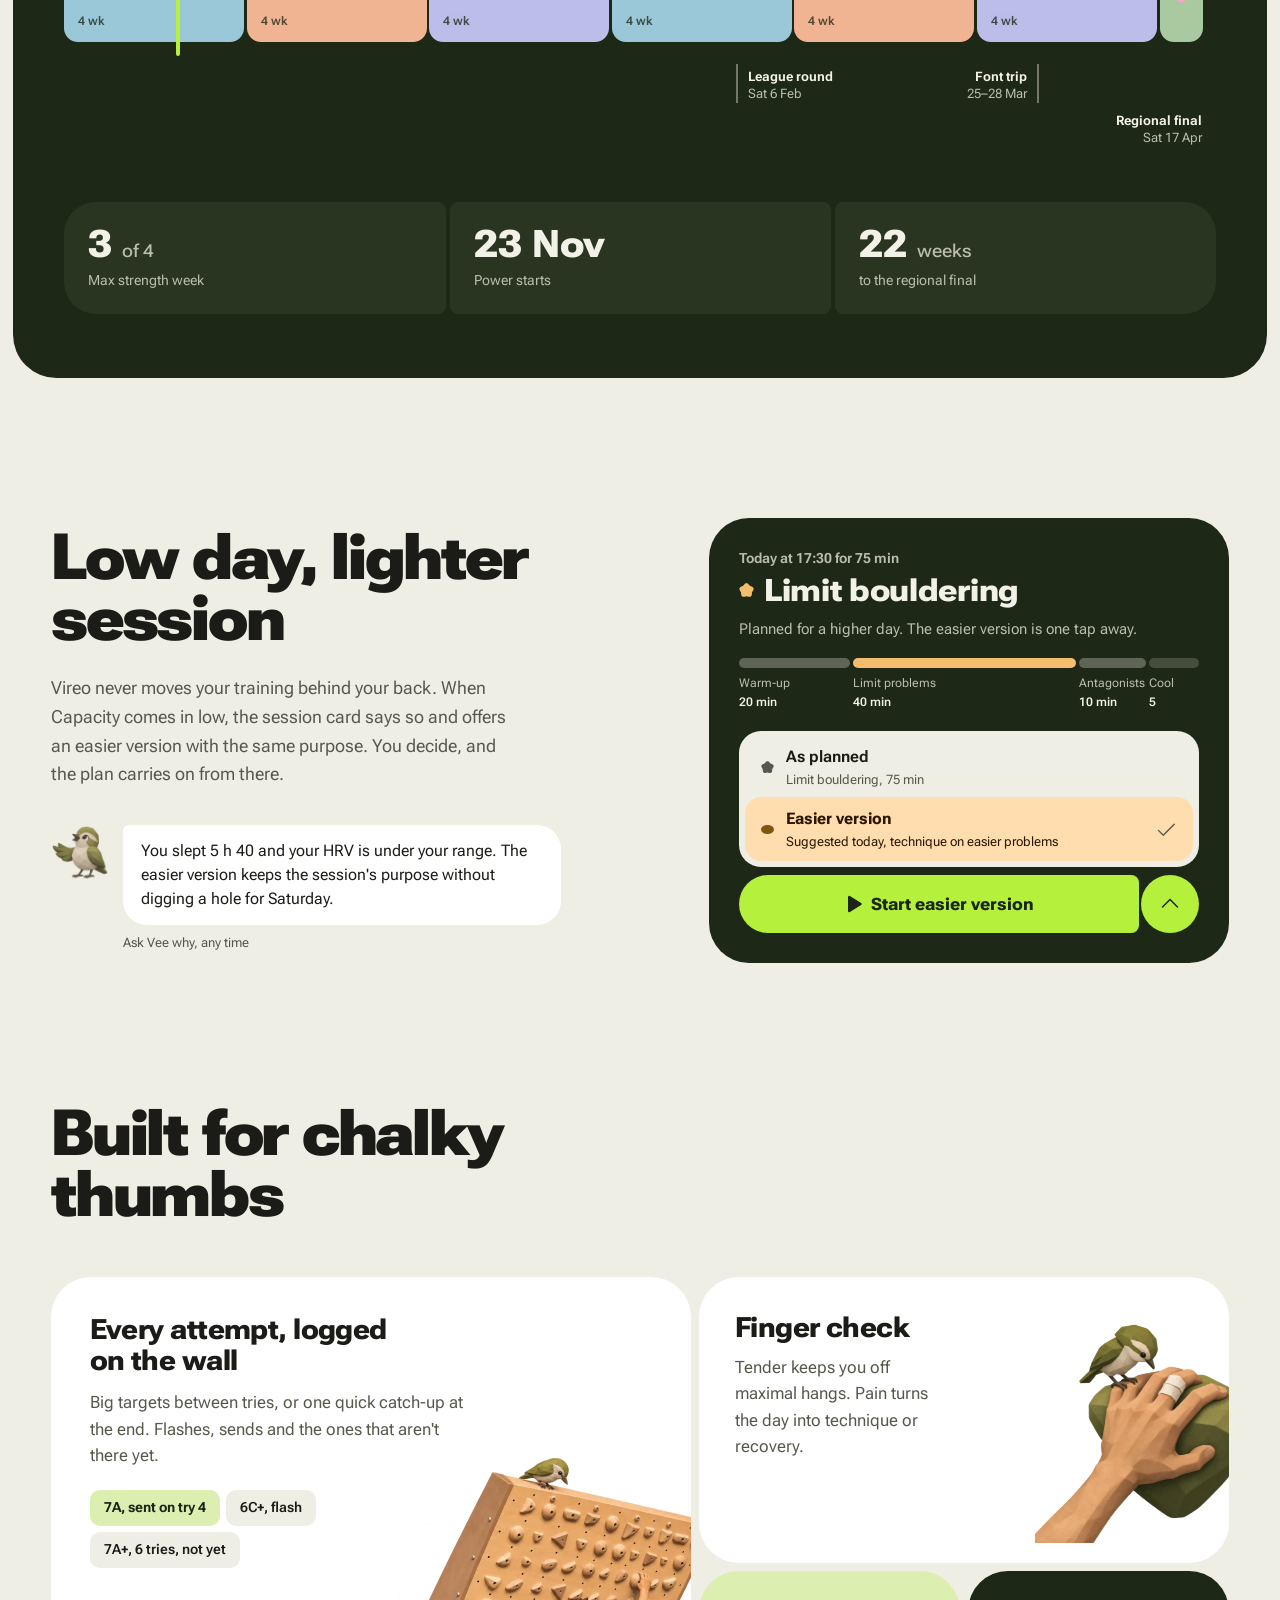
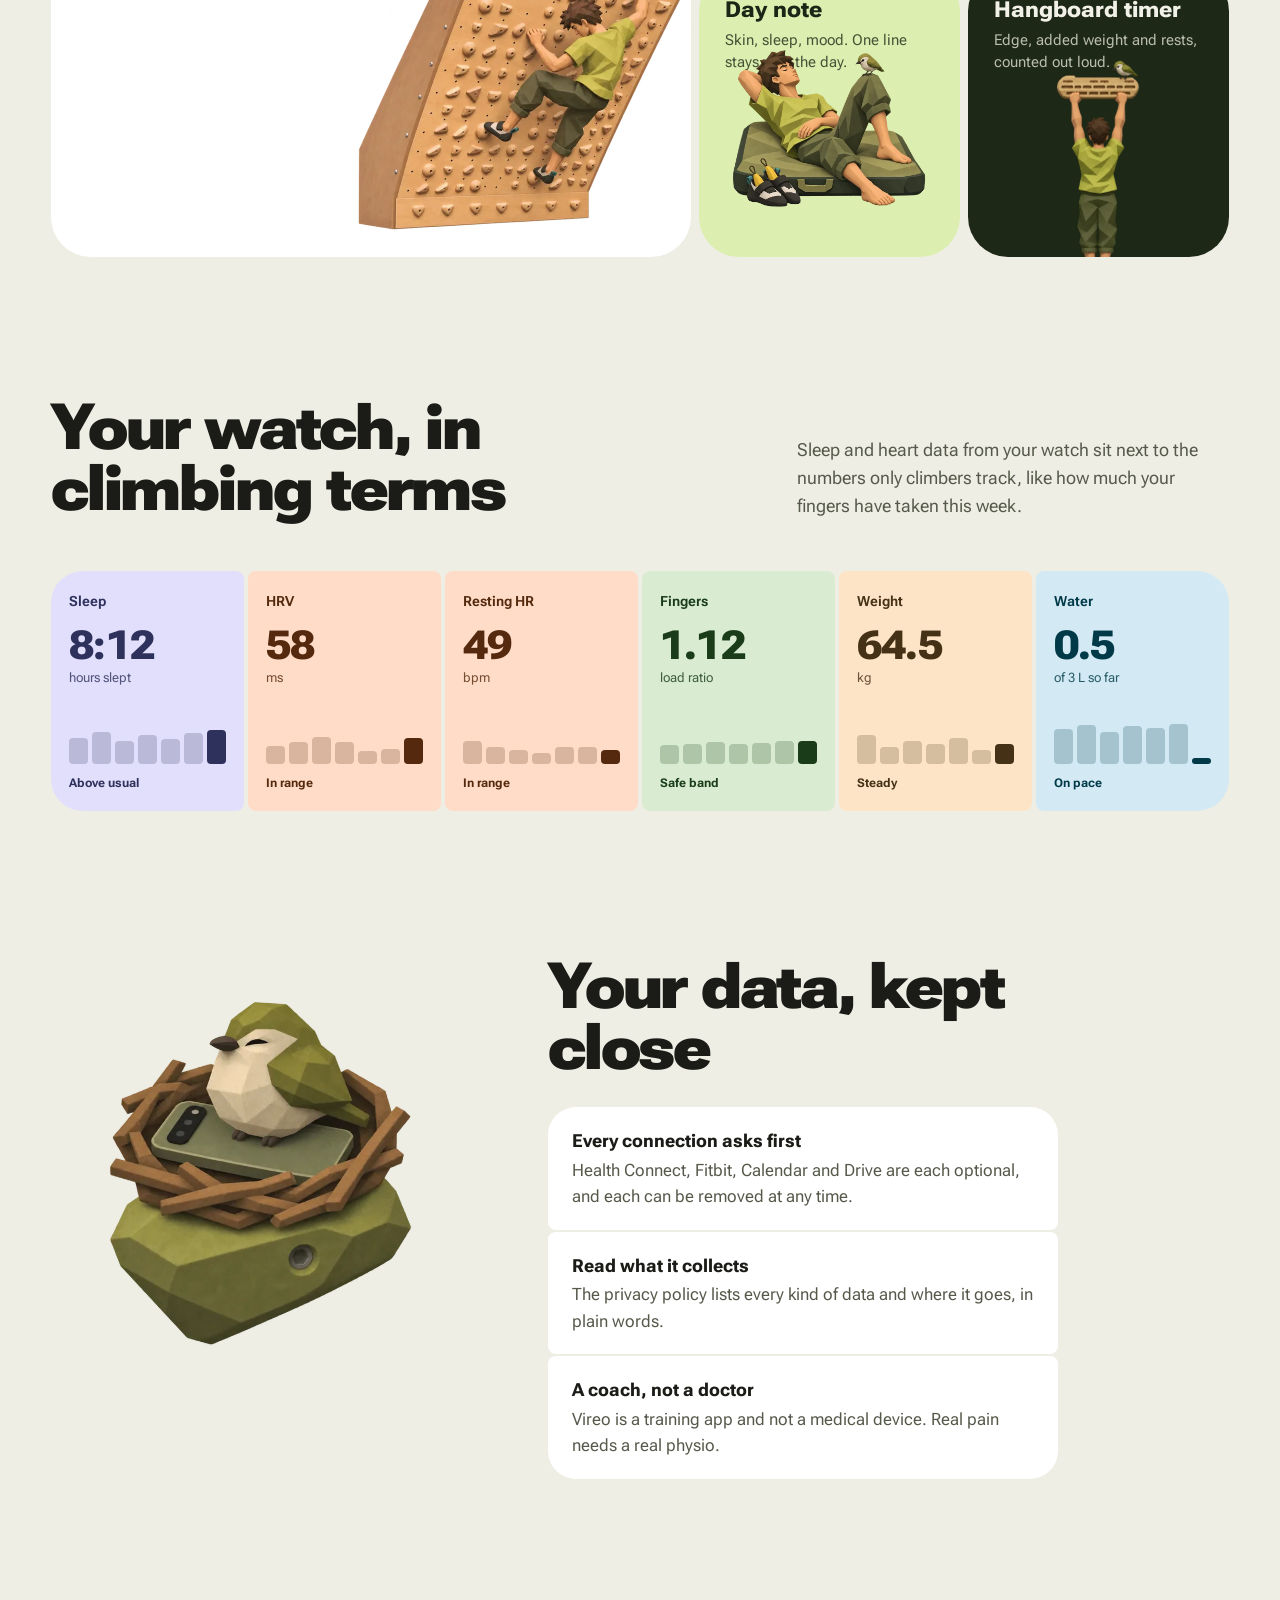
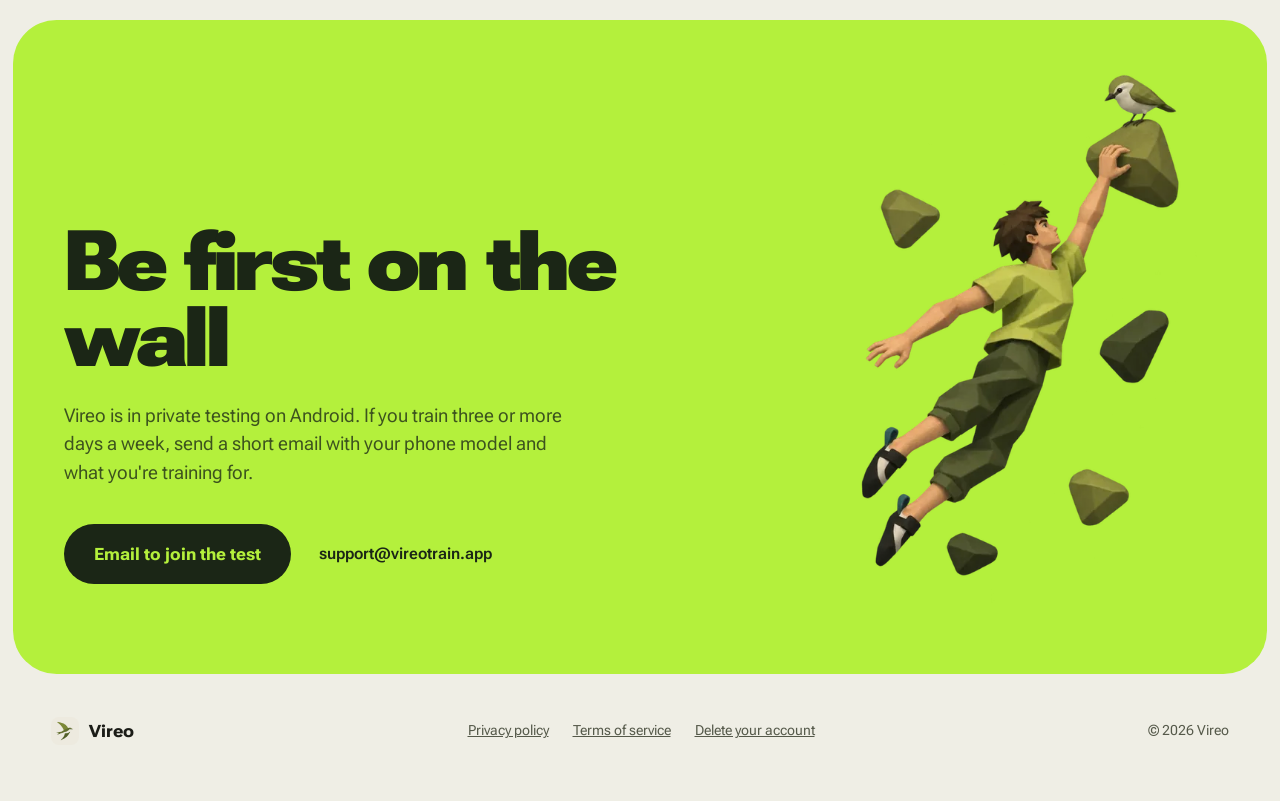
==== commit becd79a3: "Rebuild the site to the final website design Replace the interim restyle with production markup of t" ====
--- a/index.html
+++ b/index.html
@@ -4,73 +4,415 @@
 <meta charset="utf-8">
 <meta name="viewport" content="width=device-width, initial-scale=1">
 <title>Vireo</title>
-<meta name="description" content="Vireo plans your climbing training, logs your sessions and reads your recovery. For iPhone and Android.">
+<meta name="description" content="Vireo plans your season around the competitions and trips you care about. Every morning it reads your sleep, your recovery and your fingers, and tells you how hard today should be.">
+<meta name="theme-color" content="#B4F03C">
+<meta property="og:type" content="website">
+<meta property="og:url" content="https://vireotrain.app/">
+<meta property="og:title" content="Vireo">
+<meta property="og:description" content="Vireo plans your season around the competitions and trips you care about. Every morning it reads your sleep, your recovery and your fingers, and tells you how hard today should be.">
+<meta property="og:image" content="https://vireotrain.app/img/icon.png">
 <link rel="icon" href="img/icon.png">
-<link rel="preload" href="fonts/roboto-flex.woff2" as="font" type="font/woff2" crossorigin>
-<meta name="theme-color" content="#efeee5" media="(prefers-color-scheme: light)">
-<meta name="theme-color" content="#121410" media="(prefers-color-scheme: dark)">
+<link rel="preload" href="fonts/roboto-flex-wide.woff2" as="font" type="font/woff2" crossorigin>
 <link rel="stylesheet" href="style.css">
+<script src="main.js" defer></script>
 </head>
 <body>
-<header>
-  <div class="wrap">
-    <a class="brand" href="./"><img src="img/icon.png" alt="">Vireo</a>
-    <nav><a href="./" aria-current="page">Home</a><a href="privacy/">Privacy</a><a href="terms/">Terms</a></nav>
+<svg class="sprite" aria-hidden="true" focusable="false">
+  <symbol id="badge" viewBox="0 0 60 60"><path d="M30.00 1.30 L31.12 1.49 L32.20 2.03 L33.21 2.85 L34.15 3.83 L35.01 4.83 L35.82 5.74 L36.64 6.45 L37.51 6.89 L38.47 7.04 L39.55 6.95 L40.74 6.70 L42.03 6.39 L43.36 6.14 L44.66 6.08 L45.85 6.28 L46.87 6.78 L47.66 7.59 L48.22 8.67 L48.56 9.92 L48.74 11.26 L48.84 12.58 L48.97 13.80 L49.21 14.85 L49.66 15.72 L50.34 16.41 L51.27 16.97 L52.39 17.46 L53.61 17.97 L54.83 18.55 L55.92 19.26 L56.77 20.12 L57.30 21.13 L57.46 22.26 L57.28 23.45 L56.82 24.67 L56.17 25.85 L55.48 26.98 L54.87 28.04 L54.45 29.04 L54.30 30.00 L54.45 30.96 L54.87 31.96 L55.48 33.02 L56.17 34.15 L56.82 35.33 L57.28 36.55 L57.46 37.74 L57.30 38.87 L56.77 39.88 L55.92 40.74 L54.83 41.45 L53.61 42.03 L52.39 42.54 L51.27 43.03 L50.34 43.59 L49.66 44.28 L49.21 45.15 L48.97 46.20 L48.84 47.42 L48.74 48.74 L48.56 50.08 L48.22 51.33 L47.66 52.41 L46.87 53.22 L45.85 53.72 L44.66 53.92 L43.36 53.86 L42.03 53.61 L40.74 53.30 L39.55 53.05 L38.47 52.96 L37.51 53.11 L36.64 53.55 L35.82 54.26 L35.01 55.17 L34.15 56.17 L33.21 57.15 L32.20 57.97 L31.12 58.51 L30.00 58.70 L28.88 58.51 L27.80 57.97 L26.79 57.15 L25.85 56.17 L24.99 55.17 L24.18 54.26 L23.36 53.55 L22.49 53.11 L21.53 52.96 L20.45 53.05 L19.26 53.30 L17.97 53.61 L16.64 53.86 L15.34 53.92 L14.15 53.72 L13.13 53.22 L12.34 52.41 L11.78 51.33 L11.44 50.08 L11.26 48.74 L11.16 47.42 L11.03 46.20 L10.79 45.15 L10.34 44.28 L9.66 43.59 L8.73 43.03 L7.61 42.54 L6.39 42.03 L5.17 41.45 L4.08 40.74 L3.23 39.88 L2.70 38.87 L2.54 37.74 L2.72 36.55 L3.18 35.33 L3.83 34.15 L4.52 33.02 L5.13 31.96 L5.55 30.96 L5.70 30.00 L5.55 29.04 L5.13 28.04 L4.52 26.98 L3.83 25.85 L3.18 24.67 L2.72 23.45 L2.54 22.26 L2.70 21.13 L3.23 20.12 L4.08 19.26 L5.17 18.55 L6.39 17.97 L7.61 17.46 L8.73 16.97 L9.66 16.41 L10.34 15.72 L10.79 14.85 L11.03 13.80 L11.16 12.58 L11.26 11.26 L11.44 9.92 L11.78 8.67 L12.34 7.59 L13.13 6.78 L14.15 6.28 L15.34 6.08 L16.64 6.14 L17.97 6.39 L19.26 6.70 L20.45 6.95 L21.53 7.04 L22.49 6.89 L23.36 6.45 L24.18 5.74 L24.99 4.83 L25.85 3.83 L26.79 2.85 L27.80 2.03 L28.88 1.49Z"/></symbol>
+  <symbol id="penta" viewBox="0 0 100 100"><path d="M50.00 1.00 L51.92 1.13 L53.81 1.53 L55.66 2.18 L57.44 3.05 L59.13 4.12 L60.72 5.36 L62.21 6.71 L63.60 8.15 L64.89 9.63 L66.11 11.12 L67.26 12.56 L68.37 13.95 L69.47 15.24 L70.58 16.42 L71.72 17.49 L72.92 18.45 L74.20 19.30 L75.58 20.05 L77.05 20.74 L78.61 21.39 L80.27 22.02 L82.00 22.67 L83.79 23.36 L85.60 24.14 L87.40 25.01 L89.15 26.01 L90.81 27.14 L92.35 28.42 L93.73 29.84 L94.92 31.39 L95.88 33.07 L96.60 34.86 L97.07 36.73 L97.28 38.65 L97.23 40.60 L96.95 42.56 L96.45 44.50 L95.77 46.40 L94.94 48.23 L94.00 50.00 L92.99 51.69 L91.96 53.30 L90.94 54.85 L89.97 56.33 L89.08 57.77 L88.29 59.19 L87.63 60.61 L87.09 62.05 L86.68 63.53 L86.38 65.07 L86.18 66.68 L86.05 68.37 L85.97 70.14 L85.88 71.99 L85.77 73.90 L85.60 75.86 L85.32 77.84 L84.91 79.82 L84.35 81.75 L83.61 83.61 L82.69 85.36 L81.58 86.97 L80.28 88.41 L78.80 89.64 L77.17 90.66 L75.40 91.45 L73.53 92.02 L71.58 92.35 L69.58 92.48 L67.57 92.42 L65.57 92.20 L63.60 91.85 L61.68 91.41 L59.82 90.92 L58.04 90.43 L56.33 89.97 L54.68 89.57 L53.09 89.26 L51.53 89.07 L50.00 89.00 L48.47 89.07 L46.91 89.26 L45.32 89.57 L43.67 89.97 L41.96 90.43 L40.18 90.92 L38.32 91.41 L36.40 91.85 L34.43 92.20 L32.43 92.42 L30.42 92.48 L28.42 92.35 L26.47 92.02 L24.60 91.45 L22.83 90.66 L21.20 89.64 L19.72 88.41 L18.42 86.97 L17.31 85.36 L16.39 83.61 L15.65 81.75 L15.09 79.82 L14.68 77.84 L14.40 75.86 L14.23 73.90 L14.12 71.99 L14.03 70.14 L13.95 68.37 L13.82 66.68 L13.62 65.07 L13.32 63.53 L12.91 62.05 L12.37 60.61 L11.71 59.19 L10.92 57.77 L10.03 56.33 L9.06 54.85 L8.04 53.30 L7.01 51.69 L6.00 50.00 L5.06 48.23 L4.23 46.40 L3.55 44.50 L3.05 42.56 L2.77 40.60 L2.72 38.65 L2.93 36.73 L3.40 34.86 L4.12 33.07 L5.08 31.39 L6.27 29.84 L7.65 28.42 L9.19 27.14 L10.85 26.01 L12.60 25.01 L14.40 24.14 L16.21 23.36 L18.00 22.67 L19.73 22.02 L21.39 21.39 L22.95 20.74 L24.42 20.05 L25.80 19.30 L27.08 18.45 L28.28 17.49 L29.42 16.42 L30.53 15.24 L31.63 13.95 L32.74 12.56 L33.89 11.12 L35.11 9.63 L36.40 8.15 L37.79 6.71 L39.28 5.36 L40.87 4.12 L42.56 3.05 L44.34 2.18 L46.19 1.53 L48.08 1.13Z"/></symbol>
+</svg>
+<div class="page" id="top">
+<main>
+  <section class="panel panel--lime hero" data-motion="section" aria-labelledby="hero-title">
+    <header class="site-header">
+      <nav class="site-nav" data-motion="down" data-delay="200" aria-label="Main">
+        <a class="brand" href="#top">
+          <img src="img/icon.png" alt="" width="38" height="38">
+          <span>Vireo</span>
+        </a>
+        <div class="site-nav__links">
+          <a class="site-nav__link" href="#capacity">Capacity</a>
+          <a class="site-nav__link" href="#season">Season</a>
+          <a class="btn btn--nav" data-spring href="#join">Join the test</a>
+        </div>
+      </nav>
+    </header>
+
+    <div class="hero__row">
+      <div class="hero__text">
+        <h1 class="hero__title" id="hero-title"><span class="word" data-motion="word" data-delay="250">Train</span> <span class="word" data-motion="word" data-delay="335">hard</span> <span class="word" data-motion="word" data-delay="420">on</span> <span class="word" data-motion="word" data-delay="505">the</span> <span class="word" data-motion="word" data-delay="590">right</span> <span class="word" data-motion="word" data-delay="675">days</span></h1>
+        <p class="hero__lead" data-motion="up" data-delay="760">Vireo plans your season around the competitions and trips you care about. Every morning it reads your sleep, your recovery and your fingers, and tells you how hard today should be.</p>
+        <div class="cta-row hero__cta" data-motion="up" data-delay="880">
+          <a class="btn btn--cta" data-spring href="#join">Join the private test</a>
+          <a class="text-link" href="#how">See how it plans</a>
+        </div>
+        <p class="hero__note" data-motion="up" data-delay="980">Android first. In private testing now.</p>
+      </div>
+
+      <div class="hero__stage">
+        <img class="hero__vee" data-motion="land" data-delay="1500" data-vee src="img/vee_perch.webp" alt="Vee perched on the corner of the phone" width="197" height="256">
+
+        <div class="float-card float-card--sleep" data-motion="pop" data-delay="1250" data-float="8">
+          <div class="float-card__label"><svg width="16" height="16" viewBox="0 -960 960 960" fill="currentColor" aria-hidden="true"><path d="M 883.27 -396.71 a 393.15 393.15 0 0 1 -138.75 198.41 A 390 390 0 0 1 120 -510 386.59 386.59 0 0 1 198.3 -744.45 a 393.15 393.15 0 0 1 198.41 -138.75 30 30 0 0 1 37.5 37.5 330.3 330.3 0 0 0 411.75 411.75 30 30 0 0 1 37.5 37.5 Z"/></svg>Sleep</div>
+          <div class="float-card__value">8:12</div>
+          <div class="float-card__unit">hours slept</div>
+          <div class="mini-bars">
+            <span style="--h:19px"></span><span style="--h:24px"></span><span style="--h:17px"></span><span style="--h:22px"></span><span style="--h:19px"></span><span style="--h:23px"></span><span class="is-today" style="--h:25px"></span>
+          </div>
+          <div class="float-card__chip">Above usual</div>
+        </div>
+
+        <div class="float-card float-card--weeks" data-motion="pop" data-delay="1400" data-float="10">
+          <div class="badge badge--54">
+            <svg width="54" height="54" aria-hidden="true"><use href="#badge"/></svg>
+            <span class="badge__num"><span data-count="22" data-from="40" data-delay="1500">22</span></span>
+          </div>
+          <div class="float-card__weeks"><span>weeks</span>to the regional final</div>
+        </div>
+
+        <div class="phone" data-motion="phone" data-delay="350">
+          <div class="phone__screen">
+            <div class="phone__camera"></div>
+            <div class="phone__status"><span>7:42</span><span class="phone__icons"><span></span><span></span></span></div>
+            <div class="phone__top">
+              <div class="phone__greeting">
+                <span class="phone__hello">Good morning, Jonas</span>
+                <span class="phone__date">Thu 12 Nov</span>
+              </div>
+              <div class="phone__cap-row">
+                <div><div class="phone__cap-label">Capacity</div><div class="phone__cap-word">High</div></div>
+                <div class="phone__delta">1 above yesterday</div>
+              </div>
+              <div class="phone__score"><span data-count="74" data-from="12" data-delay="900">74</span></div>
+              <div class="scale" role="img" aria-label="Capacity 74 on a scale from 5 to 98, your normal 60 to 72">
+                <div class="scale__normal"></div>
+                <div class="scale__ticks"><i></i><i></i><i></i><i></i><i></i><i></i><i></i><i></i><i></i><i></i><i></i><i></i><i></i><i></i><i></i><i></i><i></i><i></i><i></i></div>
+                <div class="scale__track" data-slide="74.19" data-delay="900"><span class="scale__marker"></span></div>
+                <div class="scale__labels"><span>5</span><span>Your normal, 60 to 72</span><span>98</span></div>
+              </div>
+              <p class="phone__why">Sleep was <span class="u">8h 12m</span> and <span class="u">your fingers are fresh</span>, so <span class="u">limit bouldering</span> fits today</p>
+            </div>
+            <div class="phone__body">
+              <div class="session session--phone">
+                <div class="session__when">Today at 17:30 for 75 min</div>
+                <div class="session__title"><svg width="12" height="12" aria-hidden="true"><use href="#penta"/></svg><span>Limit bouldering</span></div>
+                <div class="session__desc">Five problems near your max, few tries each, long rests between.</div>
+                <div class="session__parts">
+                  <div class="part part--20"><div class="part__bar"></div><div class="part__name">Warm-up</div></div>
+                  <div class="part part--40 is-main"><div class="part__bar"></div><div class="part__name">Limit problems</div></div>
+                  <div class="part part--12"><div class="part__bar"></div><div class="part__name">Antagonists</div></div>
+                  <div class="part part--9 is-cool"><div class="part__bar"></div></div>
+                </div>
+                <div class="split-btn">
+                  <span class="split-btn__main"><svg width="18" height="18" viewBox="0 -960 960 960" fill="currentColor" aria-hidden="true"><path d="M 900 -480 a 59.02 59.02 0 0 1 -28.5 50.66 L 331.2 -98.81 a 60 60 0 0 1 -60.75 1.12 A 59.47 59.47 0 0 1 240 -149.51 V -810.49 a 59.47 59.47 0 0 1 30.45 -51.83 60 60 0 0 1 60.75 1.12 L 871.5 -530.66 A 59.02 59.02 0 0 1 900 -480 Z"/></svg>Start session</span>
+                  <span class="split-btn__side"></span>
+                </div>
+              </div>
+            </div>
+          </div>
+        </div>
+      </div>
+    </div>
+  </section>
+
+  <div class="wrap sources" data-stagger="70">
+    <span class="sources__label">Reads from</span>
+    <span class="sources__name">Health Connect</span>
+    <span class="sources__name">Fitbit</span>
+    <span class="sources__name">Google Calendar</span>
+    <span class="sources__name">Google Drive</span>
   </div>
-</header>
-<main>
-  <div class="wrap">
-    <section class="hero">
-      <div class="hero-content">
-        <img src="img/icon.png" alt="The Vireo app icon">
-        <h1>Training and recovery for climbers.</h1>
-        <p>Vireo plans your training, logs your sessions and reads your sleep and heart rate, so you can see how ready you are to climb. For iPhone and Android.</p>
-        <p class="status">Vireo is in private testing and not yet in the App Store or Google Play.</p>
-      </div>
-    </section>
-
-    <div class="grid">
-      <div class="tile">
-        <svg class="hold" viewBox="0 0 56 44" aria-hidden="true">
-          <path class="body" d="M5 27c-1.5-9 6.5-18.5 19-20 12.5-1.4 25 5.6 26.5 15.5.9 6.1-3.6 9.3-9.5 8.4-4-.6-6-3.8-10.5-3.6-4.4.2-6.6 5.2-12.4 5.6C11.6 33.3 5.8 31.6 5 27z"/>
-          <circle class="bolt" cx="28" cy="18" r="3.4"/>
-        </svg>
-        <h3>A plan built around you</h3>
-        <p>Vireo builds a climbing training plan from your grade, your goals and the days you can train.</p>
-      </div>
-      <div class="tile">
-        <svg class="hold" viewBox="0 0 56 44" aria-hidden="true">
-          <path class="body" d="M3.5 25.5c.6-5.2 9.8-8.8 23-9.3 13.6-.5 25.4 2.6 26 7.9.4 3.6-4.2 5.2-9.7 5.5-6.6.4-11.4-.6-17.6.1-6.8.8-11.8 2.6-17.2 1.4-3.2-.7-4.8-2.6-4.5-5.6z"/>
-          <circle class="bolt" cx="40" cy="23" r="2.9"/>
-        </svg>
-        <h3>Every session logged</h3>
-        <p>Log boulders, hangboard sets and finger-health notes, and see how your training adds up.</p>
-      </div>
-      <div class="tile">
-        <svg class="hold" viewBox="0 0 56 44" aria-hidden="true">
-          <path class="body" d="M7 35.5C5.2 22.6 13.4 8.4 27.6 7.6 41.3 6.8 51 19.3 49.6 33.4c-.3 3.1-3.4 4.3-11 4.6-7.4.3-15.4.2-23.5-.2-5.4-.3-7.8-.8-8.1-2.3z"/>
-          <circle class="bolt" cx="29" cy="24" r="3.4"/>
-        </svg>
-        <h3>Know when to push</h3>
-        <p>Your sleep, heart rate and activity become one readiness score, so you know how hard to train today.</p>
-      </div>
-    </div>
-
-    <h2 class="section-title">Connected only if you want it</h2>
-    <p class="section-sub">Each connection is optional and asks for your permission first.</p>
-    <div class="chips">
-      <span class="chip">Android Health Connect</span>
-      <span class="chip">Fitbit, through Google</span>
-      <span class="chip">Google Calendar</span>
-      <span class="chip">Google Drive video backup</span>
-    </div>
-
-    <h2 class="section-title">Contact</h2>
-    <p class="section-sub"><a href="mailto:support@vireotrain.app">support@vireotrain.app</a></p>
-  </div>
+
+  <section class="wrap block manifesto" id="how" aria-label="What Vireo does">
+    <p class="manifesto__text"><span data-phrase>Most training apps count what you did. </span><span class="lit" data-phrase>Vireo decides what today should be. </span><span data-phrase>It knows the competition you're peaking for, </span><span data-phrase>the night you just had </span><span data-phrase>and the finger that felt tender on Tuesday, </span><span class="lit" data-phrase>and it bends the plan to fit.</span></p>
+  </section>
+
+  <section class="wrap block" id="capacity" aria-labelledby="cap-title">
+    <div class="intro">
+      <h2 class="h2 h2--9" data-motion="rise" id="cap-title">One number for how hard to go</h2>
+      <p class="intro__text intro__text--25" data-motion="up" data-delay="150">Capacity runs from 5 to 98 and is read against your own last four weeks, never against anyone else. The colour tells you before the number does.</p>
+    </div>
+
+    <div class="cap-grid">
+      <div class="card cap-today" data-motion="up" data-lift>
+        <div class="cap-today__head">
+          <div><div class="cap-today__day">Thursday</div><div class="cap-today__word">High</div></div>
+          <div class="cap-today__delta">1 above yesterday</div>
+        </div>
+        <div class="cap-today__score"><span data-count="74" data-from="5" data-delay="200">74</span></div>
+        <div class="scale scale--big" role="img" aria-label="Capacity 74 on a scale from 5 to 98, your normal 60 to 72">
+          <div class="scale__normal"></div>
+          <div class="scale__ticks"><i></i><i></i><i></i><i></i><i></i><i></i><i></i><i></i><i></i><i></i><i></i><i></i><i></i><i></i><i></i><i></i><i></i><i></i><i></i></div>
+          <div class="scale__track" data-slide="74.19" data-delay="200"><span class="scale__marker"></span></div>
+          <div class="scale__labels"><span>5</span><span>Your normal, 60 to 72</span><span>98</span></div>
+        </div>
+        <p class="cap-today__why">Sleep was 8h 12m and your fingers are fresh, so limit bouldering fits today</p>
+      </div>
+
+      <div class="cap-side">
+        <div class="card cap-day cap-day--low" data-motion="up" data-delay="140" data-lift>
+          <div class="cap-day__label">Friday</div>
+          <div class="cap-day__row">
+            <span class="cap-day__num" data-count="31" data-from="74" data-delay="340">31</span>
+            <span class="cap-day__word">Low</span>
+          </div>
+          <p class="cap-day__why">Sleep was 5h 40m and HRV is below your range, so an easier session fits better today</p>
+          <img class="cap-day__img" data-motion="scale" data-delay="250" data-parallax="0.05" src="img/low_day.webp" alt="" width="768" height="764" loading="lazy">
+        </div>
+        <div class="card cap-day cap-day--rest" data-motion="up" data-delay="260" data-lift>
+          <div class="cap-day__label">Saturday, rest day</div>
+          <div class="cap-day__row">
+            <span class="cap-day__num" data-count="68" data-from="31" data-delay="460">68</span>
+            <span class="cap-day__word">High</span>
+          </div>
+          <p class="cap-day__why">Yesterday's limit session is still in your fingers, so a walk is plenty</p>
+          <img class="cap-day__img" data-motion="scale" data-delay="300" data-parallax="0.04" src="img/rest_day.webp" alt="" width="768" height="632" loading="lazy">
+        </div>
+      </div>
+    </div>
+
+    <div class="factors" data-stagger="130">
+      <div class="factor factor--sleep">
+        <div class="factor__pct"><span data-count="37.5" data-delay="200">37.5</span>%</div>
+        <div class="factor__name">Sleep</div>
+        <p class="factor__text">How long you slept, against what you usually get.</p>
+      </div>
+      <div class="factor factor--recovery">
+        <div class="factor__pct"><span data-count="31.25" data-delay="330">31.25</span>%</div>
+        <div class="factor__name">Recovery</div>
+        <p class="factor__text">Overnight HRV and resting heart rate, against your own range.</p>
+      </div>
+      <div class="factor factor--load">
+        <div class="factor__pct"><span data-count="31.25" data-delay="460">31.25</span>%</div>
+        <div class="factor__name">Recent load</div>
+        <p class="factor__text">What you've trained this week, against your usual week.</p>
+      </div>
+    </div>
+  </section>
+
+  <section class="panel panel--night season" data-motion="section" id="season" aria-labelledby="season-title">
+    <div class="wrap season__inner">
+      <div class="season__head">
+        <div class="season__intro">
+          <h2 class="h2 h2--8" data-motion="rise" id="season-title">A season with a shape</h2>
+          <p class="season__text" data-motion="up" data-delay="150">Tell Vireo which competitions and trips matter. It builds four-week blocks toward the big one, tapers in time, and always shows you where you are on the way.</p>
+        </div>
+        <img class="season__img" data-motion="scale" data-delay="250" data-parallax="0.08" src="img/paywall_boulder.webp" alt="A climber chalking up under a boulder while Vee watches from a ledge" width="768" height="761" loading="lazy">
+      </div>
+
+      <div class="hscroll season__scroll">
+        <div class="strip">
+          <div class="strip__head">
+            <span class="strip__title">Road to the regional final</span>
+            <span class="strip__range">25 weeks, 26 Oct to 18 Apr</span>
+          </div>
+          <div class="strip__months">
+            <span>Nov</span><span>Dec</span><span>Jan</span><span>Feb</span><span>Mar</span><span>Apr</span>
+          </div>
+          <div class="strip__bands">
+            <div class="band band--max" data-band><span>Max strength</span><span class="band__len">4 wk</span></div>
+            <div class="band band--power" data-band><span>Power</span><span class="band__len">4 wk</span></div>
+            <div class="band band--comp" data-band><span>Competition-specific</span><span class="band__len">4 wk</span></div>
+            <div class="band band--max" data-band><span>Max strength</span><span class="band__len">4 wk</span></div>
+            <div class="band band--power" data-band><span>Power</span><span class="band__len">4 wk</span></div>
+            <div class="band band--comp" data-band><span>Competition-specific</span><span class="band__len">4 wk</span></div>
+            <div class="band band--taper" data-band>
+              <div class="goal-badge" data-motion="spin" data-delay="1200" role="img" aria-label="Regional final"><svg class="goal-badge__shape" width="56" height="56" aria-hidden="true"><use href="#badge"/></svg><svg class="goal-badge__flag" width="24" height="24" viewBox="0 0 24 24" aria-hidden="true"><path d="M7 21V3.5M7 4.5h11l-3 4.5 3 4.5H7"/></svg></div>
+            </div>
+            <div class="strip__now-line" data-motion="drop" data-delay="1000"></div>
+            <div class="strip__now" data-motion="pop" data-delay="1150">Now, week 3</div>
+          </div>
+          <div class="strip__events" data-stagger="150" data-delay="900">
+            <div class="event event--league"><span>League round</span>Sat 6 Feb</div>
+            <div class="event event--trip"><span>Font trip</span>25–28 Mar</div>
+            <div class="event event--final"><span>Regional final</span>Sat 17 Apr</div>
+          </div>
+        </div>
+      </div>
+
+      <div class="stats" data-stagger="110">
+        <div class="stat">
+          <div class="stat__value"><span data-count="3" data-from="1" data-delay="300">3</span> <span class="stat__suffix">of 4</span></div>
+          <div class="stat__label">Max strength week</div>
+        </div>
+        <div class="stat">
+          <div class="stat__value">23 Nov</div>
+          <div class="stat__label">Power starts</div>
+        </div>
+        <div class="stat">
+          <div class="stat__value"><span data-count="22" data-from="25" data-delay="520">22</span> <span class="stat__suffix">weeks</span></div>
+          <div class="stat__label">to the regional final</div>
+        </div>
+      </div>
+    </div>
+  </section>
+
+  <section class="wrap block bend" aria-labelledby="bend-title">
+    <div class="bend__text">
+      <h2 class="h2 h2--8" data-motion="rise" id="bend-title">Low day, lighter session</h2>
+      <p class="bend__lead" data-motion="up" data-delay="150">Vireo never moves your training behind your back. When Capacity comes in low, the session card says so and offers an easier version with the same purpose. You decide, and the plan carries on from there.</p>
+      <div class="vee-says">
+        <img class="vee-says__vee" data-motion="hop" data-delay="300" src="img/vee_explain.webp" alt="" width="256" height="242" loading="lazy">
+        <div class="vee-says__bubble" data-motion="bubble" data-delay="650">You slept 5 h 40 and your HRV is under your range. The easier version keeps the session's purpose without digging a hole for Saturday.</div>
+      </div>
+      <div class="vee-says__hint" data-motion="up" data-delay="900">Ask Vee why, any time</div>
+    </div>
+
+    <div class="bend__card-col">
+      <div class="session session--big" data-motion="up" data-delay="100" data-lift>
+        <div class="session__when">Today at 17:30 for 75 min</div>
+        <div class="session__title"><svg width="15" height="15" aria-hidden="true"><use href="#penta"/></svg><span>Limit bouldering</span></div>
+        <div class="session__desc">Planned for a higher day. The easier version is one tap away.</div>
+        <div class="session__parts">
+          <div class="part part--20"><div class="part__bar"></div><div class="part__name">Warm-up</div><div class="part__min">20 min</div></div>
+          <div class="part part--40 is-main"><div class="part__bar"></div><div class="part__name">Limit problems</div><div class="part__min">40 min</div></div>
+          <div class="part part--12"><div class="part__bar"></div><div class="part__name">Antagonists</div><div class="part__min">10 min</div></div>
+          <div class="part part--9 is-cool"><div class="part__bar"></div><div class="part__name">Cool</div><div class="part__min">5</div></div>
+        </div>
+        <div class="choice">
+          <div class="choice__row">
+            <svg width="13" height="13" aria-hidden="true"><use href="#penta"/></svg>
+            <span class="choice__text"><span class="choice__name">As planned</span><span class="choice__sub">Limit bouldering, 75 min</span></span>
+          </div>
+          <div class="choice__row choice__row--pick">
+            <span class="choice__hl" data-motion="hl" data-delay="1100"></span>
+            <span class="choice__dot"></span>
+            <span class="choice__text"><span class="choice__name">Easier version</span><span class="choice__sub">Suggested today, technique on easier problems</span></span>
+            <svg class="choice__check" data-motion="pop" data-delay="1500" width="22" height="22" viewBox="0 -960 960 960" fill="currentColor" aria-hidden="true"><path d="M 861.23 -668.78 l -480 480 a 30 30 0 0 1 -42.45 0 l -210 -210 a 30 30 0 0 1 42.45 -42.45 L 360 -252.41 818.77 -711.23 a 30 30 0 0 1 42.45 42.45 Z"/></svg>
+          </div>
+        </div>
+        <div class="split-btn split-btn--big">
+          <span class="split-btn__main"><svg width="20" height="20" viewBox="0 -960 960 960" fill="currentColor" aria-hidden="true"><path d="M 900 -480 a 59.02 59.02 0 0 1 -28.5 50.66 L 331.2 -98.81 a 60 60 0 0 1 -60.75 1.12 A 59.47 59.47 0 0 1 240 -149.51 V -810.49 a 59.47 59.47 0 0 1 30.45 -51.83 60 60 0 0 1 60.75 1.12 L 871.5 -530.66 A 59.02 59.02 0 0 1 900 -480 Z"/></svg>Start easier version</span>
+          <span class="split-btn__side"><svg width="24" height="24" viewBox="0 -960 960 960" fill="currentColor" aria-hidden="true"><path d="M 801.23 -578.78 l -300 300 a 30 30 0 0 1 -42.45 0 l -300 -300 A 30 30 0 0 1 201.22 -621.22 L 480 -342.41 l 278.78 -278.81 a 30 30 0 0 1 42.45 42.45 Z"/></svg></span>
+        </div>
+      </div>
+    </div>
+  </section>
+
+  <section class="wrap block" aria-labelledby="log-title">
+    <h2 class="h2 h2--10" data-motion="rise" id="log-title">Built for chalky thumbs</h2>
+    <div class="log-grid">
+      <div class="card card--white log-wall" data-motion="up" data-lift>
+        <h3 class="h3 log-wall__title">Every attempt, logged on the wall</h3>
+        <p class="log-wall__text">Big targets between tries, or one quick catch-up at the end. Flashes, sends and the ones that aren't there yet.</p>
+        <div class="chips" data-stagger="120" data-delay="400" data-kind="pop">
+          <span class="chip chip--sent">7A, sent on try 4</span>
+          <span class="chip">6C+, flash</span>
+          <span class="chip">7A+, 6 tries, not yet</span>
+        </div>
+        <img class="log-wall__img" data-motion="scale" data-delay="250" data-parallax="0.06" src="img/board_climb.webp" alt="A climber on a spray board with Vee perched on top" width="768" height="768" loading="lazy">
+      </div>
+      <div class="log-side">
+        <div class="card card--white log-finger" data-motion="up" data-delay="120" data-lift>
+          <h3 class="h3 log-finger__title">Finger check</h3>
+          <p class="log-finger__text">Tender keeps you off maximal hangs. Pain turns the day into technique or recovery.</p>
+          <img class="log-finger__img" data-motion="scale" data-delay="250" data-parallax="0.05" src="img/goal_fingers.webp" alt="A taped finger on a hold with Vee perched on it" width="750" height="768" loading="lazy">
+        </div>
+        <div class="log-pair">
+          <div class="card log-small log-small--note" data-motion="up" data-delay="220" data-lift>
+            <h3 class="log-small__title">Day note</h3>
+            <p class="log-small__text">Skin, sleep, mood. One line stays with the day.</p>
+            <img class="log-small__img log-small__img--note" data-motion="scale" data-delay="300" data-parallax="0.04" src="img/rest_day.webp" alt="" width="768" height="632" loading="lazy">
+          </div>
+          <div class="card log-small log-small--timer" data-motion="up" data-delay="300" data-lift>
+            <h3 class="log-small__title">Hangboard timer</h3>
+            <p class="log-small__text">Edge, added weight and rests, counted out loud.</p>
+            <img class="log-small__img log-small__img--timer" data-motion="up" data-delay="300" data-float="6" src="img/hangboard.webp" alt="" width="293" height="768" loading="lazy">
+          </div>
+        </div>
+      </div>
+    </div>
+  </section>
+
+  <section class="wrap block" aria-labelledby="body-title">
+    <div class="intro">
+      <h2 class="h2 h2--9" data-motion="rise" id="body-title">Your watch, in climbing terms</h2>
+      <p class="intro__text intro__text--24" data-motion="up" data-delay="150">Sleep and heart data from your watch sit next to the numbers only climbers track, like how much your fingers have taken this week.</p>
+    </div>
+    <div class="hscroll tiles-scroll">
+      <div class="tiles" data-stagger="80">
+        <div class="tile tile--sleep">
+          <div class="tile__label">Sleep</div>
+          <div class="tile__value">8:12</div>
+          <div class="tile__unit">hours slept</div>
+          <div class="tile__bars"><span data-bar style="--h:26px"></span><span data-bar style="--h:32px"></span><span data-bar style="--h:23px"></span><span data-bar style="--h:29px"></span><span data-bar style="--h:25px"></span><span data-bar style="--h:31px"></span><span data-bar style="--h:34px"></span></div>
+          <div class="tile__chip">Above usual</div>
+        </div>
+        <div class="tile tile--heart">
+          <div class="tile__label">HRV</div>
+          <div class="tile__value">58</div>
+          <div class="tile__unit">ms</div>
+          <div class="tile__bars"><span data-bar style="--h:18px"></span><span data-bar style="--h:22px"></span><span data-bar style="--h:27px"></span><span data-bar style="--h:22px"></span><span data-bar style="--h:13px"></span><span data-bar style="--h:15px"></span><span data-bar style="--h:26px"></span></div>
+          <div class="tile__chip">In range</div>
+        </div>
+        <div class="tile tile--heart">
+          <div class="tile__label">Resting HR</div>
+          <div class="tile__value">49</div>
+          <div class="tile__unit">bpm</div>
+          <div class="tile__bars"><span data-bar style="--h:23px"></span><span data-bar style="--h:17px"></span><span data-bar style="--h:14px"></span><span data-bar style="--h:11px"></span><span data-bar style="--h:17px"></span><span data-bar style="--h:17px"></span><span data-bar style="--h:14px"></span></div>
+          <div class="tile__chip">In range</div>
+        </div>
+        <div class="tile tile--fingers">
+          <div class="tile__label">Fingers</div>
+          <div class="tile__value">1.12</div>
+          <div class="tile__unit">load ratio</div>
+          <div class="tile__bars"><span data-bar style="--h:19px"></span><span data-bar style="--h:20px"></span><span data-bar style="--h:22px"></span><span data-bar style="--h:20px"></span><span data-bar style="--h:21px"></span><span data-bar style="--h:23px"></span><span data-bar style="--h:23px"></span></div>
+          <div class="tile__chip">Safe band</div>
+        </div>
+        <div class="tile tile--weight">
+          <div class="tile__label">Weight</div>
+          <div class="tile__value">64.5</div>
+          <div class="tile__unit">kg</div>
+          <div class="tile__bars"><span data-bar style="--h:29px"></span><span data-bar style="--h:17px"></span><span data-bar style="--h:23px"></span><span data-bar style="--h:20px"></span><span data-bar style="--h:26px"></span><span data-bar style="--h:14px"></span><span data-bar style="--h:20px"></span></div>
+          <div class="tile__chip">Steady</div>
+        </div>
+        <div class="tile tile--water">
+          <div class="tile__label">Water</div>
+          <div class="tile__value">0.5</div>
+          <div class="tile__unit">of 3 L so far</div>
+          <div class="tile__bars"><span data-bar style="--h:35px"></span><span data-bar style="--h:39px"></span><span data-bar style="--h:32px"></span><span data-bar style="--h:38px"></span><span data-bar style="--h:36px"></span><span data-bar style="--h:40px"></span><span data-bar style="--h:6px"></span></div>
+          <div class="tile__chip">On pace</div>
+        </div>
+      </div>
+    </div>
+  </section>
+
+  <section class="wrap block privacy" aria-labelledby="priv-title">
+    <img class="privacy__img" data-motion="scale" data-delay="250" data-parallax="0.07" src="img/privacy_nest.webp" alt="Vee asleep in a nest around a phone" width="768" height="768" loading="lazy">
+    <div class="privacy__text">
+      <h2 class="h2 h2--8" data-motion="rise" id="priv-title">Your data, kept close</h2>
+      <ul class="promises" data-stagger="120" data-kind="right" data-delay="150">
+        <li><span class="promises__title">Every connection asks first</span><span class="promises__text">Health Connect, Fitbit, Calendar and Drive are each optional, and each can be removed at any time.</span></li>
+        <li><span class="promises__title">Read what it collects</span><span class="promises__text">The privacy policy lists every kind of data and where it goes, in plain words.</span></li>
+        <li><span class="promises__title">A coach, not a doctor</span><span class="promises__text">Vireo is a training app and not a medical device. Real pain needs a real physio.</span></li>
+      </ul>
+    </div>
+  </section>
+
+  <section class="panel panel--lime join" data-motion="section" id="join" aria-labelledby="join-title">
+    <div class="wrap join__inner">
+      <div class="join__text">
+        <h2 class="h2 join__title" data-motion="rise" id="join-title">Be first on the wall</h2>
+        <p class="join__lead" data-motion="up" data-delay="150">Vireo is in private testing on Android. If you train three or more days a week, send a short email with your phone model and what you're training for.</p>
+        <div class="cta-row join__cta" data-motion="up" data-delay="300">
+          <a class="btn btn--cta" data-spring href="mailto:support@vireotrain.app?subject=Vireo%20test">Email to join the test</a>
+          <span class="join__mail">support@vireotrain.app</span>
+        </div>
+      </div>
+      <img class="join__img" data-motion="dyno" data-delay="200" data-parallax="0.06" src="img/welcome_dyno.webp" alt="A climber jumping for a hold with Vee waiting on top" width="512" height="768" loading="lazy">
+    </div>
+  </section>
 </main>
-<footer>
-  <div class="wrap"><span>© 2026 Vireo</span><span><a href="privacy/">Privacy policy</a> · <a href="terms/">Terms of service</a></span></div>
+
+<footer class="wrap site-footer" data-motion="up">
+  <span class="site-footer__brand"><img src="img/icon.png" alt="" width="28" height="28" loading="lazy">Vireo</span>
+  <nav class="site-footer__links" aria-label="Legal">
+    <a href="privacy/">Privacy policy</a>
+    <a href="terms/">Terms of service</a>
+    <a href="delete-account/">Delete your account</a>
+  </nav>
+  <span>© 2026 Vireo</span>
 </footer>
+</div>
 </body>
 </html>
--- a/style.css
+++ b/style.css
@@ -1,13 +1,10 @@
-/* Colours come from the app's current theme (ui/theme/M3ePalette.kt, the M3 Expressive scheme of
-   2026-10-30): flat lime #B4F03C, olive primary for text and links, the light page is
-   surfaceContainer behind white cards, dark is near-black. No gradients, no shadows, 28 px cards.
-   Lime is the one fill, and in light it only sits on the dark hero (design rules 2026-10-30).
-   Type: Roboto Flex for the interface, Instrument Serif for the one headline sentence.
-   Both are self-hosted (SIL OFL, see fonts/), so no visitor data goes to a font CDN. */
+/* Vireo site. One stylesheet for the home page and the legal pages. */
+
 @font-face {
   font-family: "Roboto Flex";
-  src: url("fonts/roboto-flex.woff2") format("woff2");
-  font-weight: 300 700;
+  src: url("fonts/roboto-flex-wide.woff2") format("woff2");
+  font-weight: 300 900;
+  font-stretch: 100% 151%;
   font-display: swap;
 }
 @font-face {
@@ -18,138 +15,1047 @@
 }
 
 :root {
-  color-scheme: light dark;
-  --page: #efeee5;          /* surfaceContainer */
-  --card: #ffffff;          /* surfaceContainerLowest */
-  --well: #f5f4eb;          /* surfaceContainerLow */
-  --ink: #1b1c17;           /* onSurface */
-  --muted: #55594a;         /* onSurfaceVariant */
-  --rule: #c6c8b8;          /* outlineVariant */
-  --link: #496800;          /* primary (olive) */
-  --selected: #dcefb0;      /* secondaryContainer */
-  --on-selected: #1b2616;
-  --hero: #1e2817;
-  --on-hero: #f2f1e8;
-  --on-hero-muted: #b9bdae;
-  --lime: #b4f03c;          /* primaryContainer */
-  --on-lime: #1b2616;
-  /* category accents (acc fg) for the three holds */
-  --acc-moss: #577b52;
-  --acc-sky: #407a8b;
-  --acc-coral: #9d6543;
-}
-@media (prefers-color-scheme: dark) {
-  :root {
-    --page: #121410;        /* surface */
-    --card: #1f211b;        /* surfaceContainer */
-    --well: #2a2d24;        /* surfaceContainerHighest */
-    --ink: #eef0e6;
-    --muted: #b7bca8;
-    --rule: #45483c;
-    --link: #c9f06a;
-    --selected: #3d4d22;
-    --on-selected: #eef0e6;
-    --hero: #f2efe2;
-    --on-hero: #1b2616;
-    --on-hero-muted: #4a5240;
-    --acc-moss: #a9caa1;
-    --acc-sky: #9ac8d9;
-    --acc-coral: #f0b493;
-  }
-}
-
-* { box-sizing: border-box; }
-html { -webkit-text-size-adjust: 100%; }
+  --cream: #EFEEE5;
+  --ink: #1B1C17;
+  --grey: #55594A;
+  --grey-strong: #3B3E33;
+  --grey-quiet: #87897B;
+  --white: #FFFFFF;
+  --lime: #B4F03C;
+  --lime-soft: #DCEFB0;
+  --forest: #1B2616;
+  --forest-78: rgba(27, 38, 22, .78);
+  --forest-74: rgba(27, 38, 22, .74);
+  --forest-16: rgba(27, 38, 22, .16);
+  --night: #1E2817;
+  --night-2: #2A3521;
+  --paper: #F2F1E8;
+  --paper-30: rgba(242, 241, 232, .3);
+  --paper-18: rgba(242, 241, 232, .18);
+  --mist: #B9BDAE;
+  --amber: #F2BE6E;
+  --amber-ink: #2A1800;
+  --sage: #D9E3A8;
+  --sage-ink: #1D1E00;
+  --lilac: #E2DFFC;
+  --indigo: #2E315B;
+  --pink: #F6A7C9;
+  --wine: #3B0F22;
+  --peach: #FFDDAF;
+  --umber: #7E570E;
+  --phone: #12140F;
+  --serif: "Instrument Serif", Georgia, serif;
+  --sans: "Roboto Flex", system-ui, sans-serif;
+  --gutter: clamp(20px, 4vw, 64px);
+  --section-gap: clamp(96px, 11vw, 168px);
+  --panel-inset: clamp(8px, 1vw, 14px);
+  --panel-radius: clamp(32px, 3.4vw, 48px);
+}
+
+*, *::before, *::after { box-sizing: border-box; }
+
+html { -webkit-text-size-adjust: 100%; text-size-adjust: 100%; }
+
 body {
   margin: 0;
-  min-height: 100vh;
+  background: var(--cream);
   color: var(--ink);
-  background: var(--page);
-  font: 17px/1.6 "Roboto Flex", system-ui, -apple-system, "Segoe UI", Roboto, sans-serif;
-  font-weight: 400;
-}
-a { color: var(--link); text-underline-offset: 3px; text-decoration-thickness: 1px; }
-a:hover { text-decoration-thickness: 2px; }
-h1, h2, h3 { font-weight: 650; }
-
-.wrap { max-width: 760px; margin: 0 auto; padding: 0 16px; }
+  font-family: var(--sans);
+  font-size: 17px;
+  line-height: 1.55;
+  -webkit-font-smoothing: antialiased;
+}
+
+img { display: block; }
+h1, h2, h3, p { margin: 0; }
+
+:focus-visible {
+  outline: 3px solid var(--forest);
+  outline-offset: 3px;
+}
+
+.sprite { position: absolute; width: 0; height: 0; overflow: hidden; }
+
+/* The page never scrolls sideways, and elements waiting below their final
+   spot for an entrance never make the page longer. */
+.page {
+  overflow: hidden;
+  overflow: clip;
+  padding-top: var(--panel-inset);
+}
+
+.wrap {
+  max-width: 1312px;
+  margin: 0 auto;
+  padding-left: var(--gutter);
+  padding-right: var(--gutter);
+}
+
+.block { padding-top: var(--section-gap); }
+
+/* Rounded full-width panels: hero, season, join */
+.panel {
+  position: relative;
+  margin: 0 var(--panel-inset);
+  border-radius: var(--panel-radius);
+  overflow: hidden;
+}
+.panel--lime { background: var(--lime); color: var(--forest); }
+.panel--night { background: var(--night); color: var(--paper); }
+.season, .join { margin-top: var(--section-gap); }
+
+/* Headings */
+.h2 {
+  font-size: clamp(40px, 5vw, 76px);
+  line-height: .95;
+  font-weight: 820;
+  font-stretch: 112%;
+  letter-spacing: -.035em;
+}
+.h2--8 { max-width: 8em; }
+.h2--9 { max-width: 9em; }
+.h2--10 { max-width: 10em; }
+
+.h3 {
+  line-height: 1.1;
+  font-weight: 800;
+  font-stretch: 115%;
+  letter-spacing: -.02em;
+}
+
+/* Buttons and links */
+.btn {
+  display: inline-flex;
+  align-items: center;
+  border-radius: 999px;
+  background: var(--forest);
+  text-decoration: none;
+  white-space: nowrap;
+}
+.btn--nav {
+  margin-left: 4px;
+  padding: 12px 20px;
+  color: var(--paper);
+  font-size: 15px;
+  font-weight: 650;
+}
+.btn--cta {
+  min-height: 60px;
+  padding: 0 30px;
+  color: var(--lime);
+  font-size: 17px;
+  font-weight: 750;
+  font-stretch: 108%;
+}
+.text-link {
+  color: var(--forest);
+  font-size: 17px;
+  font-weight: 600;
+  text-decoration: underline;
+  text-decoration-thickness: 2px;
+  text-underline-offset: 6px;
+  padding: 14px 0;
+}
+.cta-row {
+  display: flex;
+  flex-wrap: wrap;
+  align-items: center;
+  gap: 12px 28px;
+}
 
 /* Header */
-header { padding: 20px 0 8px; }
-header .wrap { display: flex; align-items: center; justify-content: space-between; gap: 12px; flex-wrap: wrap; }
-.brand { display: flex; align-items: center; gap: 10px; color: var(--ink); text-decoration: none; font-weight: 700; font-size: 21px; letter-spacing: -.01em; }
-.brand img { width: 40px; height: 40px; border-radius: 10px; }
-nav { display: flex; gap: 4px; flex-wrap: wrap; }
-nav a {
-  color: var(--muted); text-decoration: none; font-size: 15px; font-weight: 500;
-  padding: 8px 16px; border-radius: 999px;
-}
-nav a:hover { color: var(--ink); background: var(--card); }
-nav a[aria-current] { color: var(--on-selected); background: var(--selected); font-weight: 600; }
-
-main { padding: 24px 0 40px; }
-
-/* Home hero: the dark hero card, the only place lime appears in light */
-.hero {
-  margin-top: 12px; padding: 36px 32px 32px;
+.site-header {
+  position: relative;
+  z-index: 5;
+  max-width: 1312px;
+  margin: 0 auto;
+  padding: clamp(12px, 1.6vw, 22px) clamp(12px, 3vw, 40px) 0;
+}
+.site-nav {
+  display: flex;
+  align-items: center;
+  justify-content: space-between;
+  gap: 12px;
+  background: rgba(255, 255, 255, .42);
+  border-radius: 999px;
+  padding: 8px 8px 8px 10px;
+}
+.brand {
+  display: flex;
+  align-items: center;
+  gap: 10px;
+  min-height: 44px;
+  color: var(--forest);
+  text-decoration: none;
+  font-weight: 800;
+  font-stretch: 118%;
+  font-size: 21px;
+  letter-spacing: -.01em;
+  border-radius: 999px;
+}
+.brand img { width: 38px; height: 38px; border-radius: 11px; }
+.site-nav__links {
+  display: flex;
+  align-items: center;
+  gap: 2px;
+  flex-wrap: wrap;
+  justify-content: flex-end;
+}
+.site-nav__link {
+  display: inline-flex;
+  align-items: center;
+  min-height: 44px;
+  color: var(--forest);
+  text-decoration: none;
+  font-size: 15px;
+  font-weight: 550;
+  padding: 10px 14px;
+  border-radius: 999px;
+}
+
+/* Hero */
+.hero__row {
+  position: relative;
+  max-width: 1312px;
+  margin: 0 auto;
+  padding: clamp(40px, 6vw, 88px) clamp(12px, 4vw, 64px) 0;
+  display: flex;
+  flex-wrap: wrap;
+  align-items: flex-end;
+  gap: clamp(56px, 5vw, 72px);
+}
+.hero__text {
+  /* 528px = the draft's 520px content basis plus its 2 x 4px side padding */
+  flex: 1 1 528px;
+  min-width: 0;
+  padding: 0 4px clamp(8px, 7vw, 120px);
+}
+.hero__title {
+  font-size: clamp(54px, 7.6vw, 116px);
+  line-height: .9;
+  font-weight: 820;
+  font-stretch: 112%;
+  letter-spacing: -.04em;
+  max-width: 7.6em;
+}
+.word { display: inline-block; }
+.hero__lead {
+  margin-top: clamp(22px, 2.4vw, 32px);
+  font-size: clamp(18px, 1.5vw, 21px);
+  line-height: 1.5;
+  font-weight: 450;
+  color: var(--forest-78);
+  max-width: 30em;
+}
+.hero__cta { margin-top: clamp(28px, 3vw, 40px); }
+.hero__note {
+  margin-top: 22px;
+  font-size: 14px;
+  font-weight: 550;
+  color: rgba(27, 38, 22, .68);
+}
+
+.hero__stage {
+  flex: 0 1 344px;
+  min-width: 0;
+  margin: 0 auto;
+  position: relative;
+  width: 344px;
+  max-width: 100%;
+  height: clamp(560px, 46vw, 640px);
+}
+.hero__vee {
+  position: absolute;
+  z-index: 3;
+  left: 251px;
+  top: -56px;
+  width: 66px;
+  height: 86px;
+  object-fit: cover;
+  object-position: 0 0;
+}
+
+.float-card {
+  position: absolute;
+  z-index: 4;
+  box-shadow: 0 18px 40px -18px rgba(27, 38, 22, .45);
+}
+.float-card--sleep {
+  left: clamp(-150px, -9vw, -18px);
+  top: 228px;
+  width: 140px;
+  border-radius: 26px;
+  background: var(--lilac);
+  color: var(--indigo);
+  padding: 14px 14px 12px;
+}
+.float-card__label { display: flex; align-items: center; gap: 6px; font-size: 13px; font-weight: 650; }
+.float-card__value {
+  margin-top: 8px;
+  font-size: 30px;
+  line-height: 34px;
+  font-weight: 800;
+  font-stretch: 118%;
+  font-variant-numeric: tabular-nums;
+}
+.float-card__unit { font-size: 12px; opacity: .8; }
+.float-card__chip { margin-top: 8px; font-size: 11px; font-weight: 750; }
+.mini-bars { display: flex; align-items: flex-end; gap: 3px; height: 30px; margin-top: 10px; }
+.mini-bars span { flex: 1; height: var(--h); border-radius: 3px; background: rgba(46, 49, 91, .2); }
+.mini-bars .is-today { background: var(--indigo); }
+
+.float-card--weeks {
+  right: clamp(-150px, -8vw, -14px);
+  top: 410px;
+  width: 150px;
+  border-radius: 24px;
+  background: var(--white);
+  color: var(--ink);
+  padding: 12px 14px;
+  display: flex;
+  align-items: center;
+  gap: 12px;
+  box-shadow: 0 18px 40px -18px rgba(27, 38, 22, .5);
+}
+.float-card__weeks { font-size: 12px; line-height: 15px; color: var(--grey); }
+.float-card__weeks span { display: block; font-size: 14px; font-weight: 750; color: var(--ink); }
+
+.badge { position: relative; flex: none; width: 54px; height: 54px; }
+.badge svg { position: absolute; inset: 0; fill: var(--pink); }
+.badge__num {
+  position: absolute;
+  inset: 0;
+  display: flex;
+  align-items: center;
+  justify-content: center;
+  font-size: 21px;
+  font-weight: 800;
+  font-stretch: 118%;
+  color: var(--wine);
+  font-variant-numeric: tabular-nums;
+}
+
+/* Phone mock-up */
+.phone {
+  position: absolute;
+  left: 0;
+  top: 0;
+  width: 344px;
+  height: 740px;
+  border-radius: 54px;
+  background: var(--phone);
+  padding: 9px;
+  box-shadow: 0 40px 80px -30px rgba(27, 38, 22, .55), inset 0 0 0 1.5px #2B2F26;
+}
+.phone__screen {
+  position: relative;
+  width: 326px;
+  height: 722px;
+  border-radius: 45px;
+  overflow: hidden;
+  background: var(--cream);
+}
+.phone__camera {
+  position: absolute;
+  z-index: 6;
+  left: 50%;
+  top: 11px;
+  width: 12px;
+  height: 12px;
+  margin-left: -6px;
+  border-radius: 50%;
+  background: #0B0C09;
+}
+.phone__status {
+  position: relative;
+  z-index: 5;
+  height: 34px;
+  padding: 0 24px;
+  display: flex;
+  align-items: flex-end;
+  justify-content: space-between;
+  font-size: 13px;
+  font-weight: 600;
+  color: var(--forest);
+  font-variant-numeric: tabular-nums;
+}
+.phone__icons { display: flex; gap: 4px; }
+.phone__icons span:first-child { width: 15px; height: 10px; border-radius: 2px; background: var(--forest); }
+.phone__icons span:last-child { width: 22px; height: 10px; border-radius: 3px; border: 1.5px solid var(--forest); }
+.phone__top {
+  margin-top: -34px;
+  padding: 42px 14px 24px;
+  background: var(--lime);
+  border-radius: 0 0 30px 30px;
+  color: var(--forest);
+}
+.phone__greeting { height: 46px; display: flex; align-items: center; gap: 10px; }
+.phone__hello { flex: 1; font-size: 16px; font-weight: 800; font-stretch: 118%; white-space: nowrap; }
+.phone__date {
+  height: 30px;
+  padding: 0 11px;
+  border-radius: 999px;
+  background: rgba(27, 38, 22, .1);
+  display: inline-flex;
+  align-items: center;
+  font-size: 12px;
+  font-weight: 600;
+  white-space: nowrap;
+}
+.phone__cap-row { display: flex; align-items: flex-end; justify-content: space-between; padding: 0 6px; margin-top: 4px; }
+.phone__cap-label { font-size: 12px; font-weight: 600; color: var(--forest-74); }
+.phone__cap-word { font-size: 30px; line-height: 34px; font-weight: 820; font-stretch: 125%; }
+.phone__delta { padding-bottom: 4px; font-size: 13px; font-weight: 650; }
+.phone__score {
+  font-family: var(--serif);
+  font-size: 150px;
+  line-height: 120px;
+  letter-spacing: -.04em;
+  font-variant-numeric: tabular-nums;
+  padding: 0 2px;
+}
+.phone__why { margin-top: 14px; font-size: 16px; line-height: 22px; font-weight: 650; }
+.u {
+  text-decoration: underline;
+  text-decoration-thickness: 2px;
+  text-underline-offset: 5px;
+  text-decoration-color: rgba(27, 38, 22, .5);
+}
+.phone__body { padding: 14px 12px 0; }
+
+/* Capacity scale: 5 to 98, ticks every 5, majors at 25, 50, 75 */
+.scale { position: relative; margin: 12px 6px 0; height: 42px; color: var(--forest); }
+.scale__normal {
+  position: absolute;
+  left: 59.14%;
+  width: 12.9%;
+  top: 0;
+  height: 22px;
+  border-radius: 5px;
+  background: var(--forest-16);
+}
+/* 19 ticks from x=5 to x=95, spaced (90/93) of the width, centred on their value */
+.scale__ticks {
+  position: absolute;
+  top: 0;
+  left: -1px;
+  width: calc(96.774% + 2px);
+  display: flex;
+  justify-content: space-between;
+  align-items: flex-start;
+}
+.scale__ticks i { width: 2px; height: 11px; margin-top: 7px; border-radius: 1px; background: currentColor; opacity: .5; }
+.scale__ticks i:nth-child(5n) { height: 20px; margin-top: 2px; opacity: .9; }
+.scale__track { position: absolute; left: 0; right: 0; top: 0; bottom: 0; pointer-events: none; }
+.scale__marker {
+  position: absolute;
+  left: 74.19%;
+  top: -5px;
+  width: 5px;
+  height: 32px;
+  margin-left: -2.5px;
+  border-radius: 3px;
+  background: currentColor;
+}
+.scale__labels {
+  position: absolute;
+  left: 0;
+  right: 0;
+  top: 28px;
+  display: flex;
+  justify-content: space-between;
+  font-size: 10px;
+  font-weight: 600;
+  color: var(--forest-74);
+}
+.scale--big { margin: 28px 0 0; height: 52px; }
+.scale--big .scale__normal { height: 30px; border-radius: 7px; }
+.scale--big .scale__ticks i { height: 14px; margin-top: 10px; }
+.scale--big .scale__ticks i:nth-child(5n) { height: 28px; margin-top: 2px; }
+.scale--big .scale__marker { top: -6px; width: 7px; height: 42px; margin-left: -3.5px; border-radius: 4px; }
+.scale--big .scale__labels { top: 38px; font-size: 12px; font-weight: 650; }
+
+/* Session card (phone and large) */
+.session { background: var(--night); color: var(--paper); }
+.session--phone { border-radius: 30px; padding: 18px 16px 16px; }
+.session__when { font-size: 12px; font-weight: 650; color: var(--mist); }
+.session__title { margin-top: 2px; display: flex; align-items: center; gap: 8px; }
+.session__title svg { fill: var(--paper); flex: none; }
+.session__title span {
+  font-size: 23px;
+  line-height: 28px;
+  font-weight: 820;
+  font-stretch: 120%;
+  letter-spacing: -.01em;
+  white-space: nowrap;
+}
+.session__desc { margin-top: 8px; font-size: 13px; line-height: 19px; color: var(--mist); }
+.session__parts { display: flex; gap: 3px; margin-top: 12px; }
+.part { min-width: 0; }
+.part--20 { flex: 20; }
+.part--40 { flex: 40; }
+.part--12 { flex: 12; }
+.part--9 { flex: 9; }
+.part__bar { height: 8px; border-radius: 6px; background: var(--paper-30); }
+.part.is-main .part__bar { background: var(--lime); }
+.part.is-cool .part__bar { background: var(--paper-18); }
+.part__name { margin-top: 5px; font-size: 10px; color: var(--mist); white-space: nowrap; overflow: hidden; }
+
+.split-btn { display: flex; gap: 2px; margin-top: 14px; }
+.split-btn__main {
+  flex: 1;
+  height: 50px;
+  border-radius: 26px 8px 8px 26px;
+  background: var(--lime);
+  color: var(--forest);
+  display: flex;
+  align-items: center;
+  justify-content: center;
+  gap: 8px;
+  font-size: 15px;
+  font-weight: 800;
+  font-stretch: 112%;
+}
+.split-btn__side { width: 50px; height: 50px; border-radius: 8px 26px 26px 8px; background: var(--lime); }
+
+.session--big { border-radius: 40px; padding: clamp(20px, 2.4vw, 30px); }
+.session--big .session__when { font-size: 14px; }
+.session--big .session__title { margin-top: 4px; gap: 10px; }
+.session--big .session__title svg { fill: var(--amber); }
+.session--big .session__title span {
+  font-size: clamp(26px, 2.4vw, 34px);
+  line-height: 1.1;
+  font-stretch: 122%;
+  white-space: normal;
+}
+.session--big .session__desc { margin-top: 10px; font-size: 15px; line-height: 1.5; }
+.session--big .session__parts { margin-top: 18px; }
+.session--big .part__bar { height: 10px; border-radius: 8px; }
+.session--big .part.is-main .part__bar { background: var(--amber); }
+.session--big .part__name { margin-top: 6px; font-size: 12px; }
+.part__min { font-size: 12px; font-weight: 600; }
+.split-btn--big { margin-top: 8px; }
+.split-btn--big .split-btn__main { height: 58px; border-radius: 30px 8px 8px 30px; font-size: 17px; white-space: nowrap; }
+.split-btn--big .split-btn__side {
+  width: 58px;
+  height: 58px;
+  border-radius: 30px;
+  display: flex;
+  align-items: center;
+  justify-content: center;
+  color: var(--forest);
+}
+.split-btn--big .split-btn__side svg { transform: rotate(180deg); }
+
+.choice { margin-top: 20px; border-radius: 22px; background: var(--cream); color: var(--ink); padding: 6px; }
+.choice__row {
+  position: relative;
+  display: flex;
+  align-items: center;
+  gap: 12px;
+  min-height: 60px;
+  padding: 0 16px;
+  border-radius: 16px;
+}
+.choice__row > svg { flex: none; fill: var(--grey); }
+.choice__text { position: relative; flex: 1; }
+.choice__name { display: block; font-size: 16px; font-weight: 650; }
+.choice__sub { display: block; font-size: 13px; color: var(--grey); }
+.choice__row--pick { min-height: 64px; color: var(--amber-ink); }
+.choice__row--pick .choice__name { font-weight: 750; }
+.choice__row--pick .choice__sub { color: inherit; }
+.choice__hl { position: absolute; inset: 0; border-radius: inherit; background: var(--peach); }
+.choice__dot { position: relative; flex: none; width: 13px; height: 9px; border-radius: 50%; background: var(--umber); }
+.choice__check { position: relative; flex: none; }
+
+/* Sources strip */
+.sources {
+  padding-top: clamp(36px, 4vw, 56px);
+  display: flex;
+  flex-wrap: wrap;
+  align-items: center;
+  justify-content: center;
+  gap: 12px clamp(24px, 4vw, 56px);
+  color: var(--grey);
+}
+.sources__label { font-size: 14px; font-weight: 550; }
+.sources__name {
+  font-size: clamp(18px, 1.7vw, 23px);
+  font-weight: 750;
+  font-stretch: 118%;
+  letter-spacing: -.01em;
+  color: var(--grey-strong);
+}
+
+/* Manifesto */
+.manifesto__text {
+  max-width: 21em;
+  font-size: clamp(32px, 4.3vw, 62px);
+  line-height: 1.1;
+  font-weight: 700;
+  font-stretch: 108%;
+  letter-spacing: -.03em;
+  color: var(--grey-quiet);
+}
+.manifesto__text .lit { color: var(--ink); }
+
+/* Section intro: heading left, text right */
+.intro {
+  display: flex;
+  flex-wrap: wrap;
+  justify-content: space-between;
+  align-items: flex-end;
+  gap: 20px 48px;
+}
+.intro__text { font-size: 18px; line-height: 1.55; color: var(--grey); }
+.intro__text--25 { max-width: 25em; }
+.intro__text--24 { max-width: 24em; }
+
+/* Capacity */
+.cap-grid { display: flex; flex-wrap: wrap; gap: 8px; margin-top: clamp(36px, 4vw, 56px); }
+.card { position: relative; border-radius: 40px; overflow: hidden; }
+.card--white { background: var(--white); }
+.cap-today {
+  flex: 7 1 520px;
+  min-width: 0;
+  background: var(--lime);
+  color: var(--forest);
+  padding: clamp(24px, 3vw, 40px);
+}
+.cap-today__head { display: flex; justify-content: space-between; align-items: flex-end; gap: 16px; }
+.cap-today__day { font-size: 15px; font-weight: 600; color: var(--forest-74); }
+.cap-today__word { font-size: clamp(36px, 3.4vw, 48px); line-height: 1; font-weight: 820; font-stretch: 125%; }
+.cap-today__delta { font-size: 15px; font-weight: 650; }
+.cap-today__score {
+  font-family: var(--serif);
+  font-size: clamp(170px, 19vw, 280px);
+  line-height: .8;
+  letter-spacing: -.045em;
+  margin-top: 18px;
+  font-variant-numeric: tabular-nums;
+}
+.cap-today__why {
+  margin-top: 28px;
+  font-size: clamp(19px, 1.7vw, 24px);
+  line-height: 1.3;
+  font-weight: 680;
+  max-width: 22em;
+}
+.cap-side { flex: 5 1 340px; min-width: 0; display: flex; flex-direction: column; gap: 8px; }
+.cap-day { flex: 1 1 auto; padding: clamp(22px, 2.6vw, 32px); }
+.cap-day--low { background: var(--amber); color: var(--amber-ink); min-height: 300px; }
+.cap-day--rest { background: var(--sage); color: var(--sage-ink); min-height: 240px; }
+.cap-day__label { font-size: 15px; font-weight: 600; }
+.cap-day--low .cap-day__label { color: rgba(42, 24, 0, .74); }
+.cap-day--rest .cap-day__label { color: rgba(29, 30, 0, .72); }
+.cap-day__row { display: flex; align-items: baseline; gap: 14px; }
+.cap-day__num { font-family: var(--serif); line-height: .9; letter-spacing: -.04em; }
+.cap-day--low .cap-day__num { font-size: clamp(110px, 10vw, 150px); }
+.cap-day--rest .cap-day__num { font-size: clamp(96px, 8.5vw, 128px); }
+.cap-day__word { font-weight: 820; font-stretch: 125%; }
+.cap-day--low .cap-day__word { font-size: 30px; }
+.cap-day--rest .cap-day__word { font-size: 26px; }
+.cap-day__why { font-size: 17px; line-height: 1.35; font-weight: 650; }
+.cap-day--low .cap-day__why { margin-top: 12px; max-width: 14em; }
+.cap-day--rest .cap-day__why { margin-top: 10px; max-width: 12em; }
+.cap-day__img { position: absolute; height: auto; }
+.cap-day--low .cap-day__img { right: -24px; bottom: -36px; width: clamp(150px, 15vw, 210px); }
+.cap-day--rest .cap-day__img { right: -30px; bottom: -22px; width: clamp(170px, 16vw, 230px); }
+
+.factors {
+  display: grid;
+  grid-template-columns: repeat(auto-fit, minmax(240px, 1fr));
+  gap: 28px 40px;
+  margin-top: clamp(48px, 5vw, 72px);
+}
+.factor { border-top: 3px solid; padding-top: 18px; }
+.factor--sleep { border-color: #407A8B; }
+.factor--recovery { border-color: #9D6543; }
+.factor--load { border-color: #577B52; }
+.factor__pct {
+  font-size: clamp(40px, 3.6vw, 56px);
+  line-height: 1;
+  font-weight: 800;
+  font-stretch: 118%;
+  letter-spacing: -.03em;
+  font-variant-numeric: tabular-nums;
+}
+.factor__name { margin-top: 10px; font-size: 18px; font-weight: 700; }
+.factor__text { margin-top: 4px; color: var(--grey); }
+
+/* Season */
+.season__inner { padding-top: clamp(56px, 7vw, 112px); padding-bottom: clamp(40px, 5vw, 72px); }
+.season__head {
+  display: flex;
+  flex-wrap: wrap;
+  justify-content: space-between;
+  align-items: flex-end;
+  gap: 24px 48px;
+}
+.season__intro { flex: 1 1 460px; min-width: 0; }
+.season__text { margin-top: 22px; font-size: 18px; line-height: 1.55; color: var(--mist); max-width: 27em; }
+.season__img { flex: 0 1 300px; width: 300px; max-width: 70%; height: auto; margin: 0 auto -8px; }
+
+/* Rows that scroll sideways on narrow screens. They bleed to the edge so the
+   next item peeks in, and only they scroll, never the page. */
+.hscroll {
+  overflow-x: auto;
+  overscroll-behavior-x: contain;
+  -webkit-overflow-scrolling: touch;
+  scroll-snap-type: x proximity;
+  scroll-padding-inline: var(--gutter);
+  margin-left: calc(-1 * var(--gutter));
+  margin-right: calc(-1 * var(--gutter));
+  padding: 0 var(--gutter) 6px;
+  scrollbar-width: thin;
+}
+.season__scroll { margin-top: clamp(40px, 5vw, 64px); scrollbar-color: rgba(242, 241, 232, .3) transparent; }
+.strip { min-width: 820px; padding-right: 14px; scroll-snap-align: start; }
+.strip__head { display: flex; justify-content: space-between; align-items: baseline; gap: 16px; }
+.strip__title { font-size: clamp(20px, 1.8vw, 24px); font-weight: 800; font-stretch: 118%; }
+.strip__range { font-size: 14px; color: var(--mist); font-variant-numeric: tabular-nums; }
+.strip__months, .strip__bands {
+  display: grid;
+  grid-template-columns: repeat(25, minmax(0, 1fr));
+  column-gap: 3px;
+}
+.strip__months { margin-top: 52px; font-size: 13px; color: var(--mist); }
+.strip__months span:nth-child(1) { grid-column: 2 / span 4; }
+.strip__months span:nth-child(2) { grid-column: span 5; }
+.strip__months span:nth-child(3),
+.strip__months span:nth-child(4),
+.strip__months span:nth-child(5) { grid-column: span 4; }
+.strip__months span:nth-child(6) { grid-column: span 3; }
+.strip__bands {
+  position: relative;
+  height: 132px;
+  margin-top: 10px;
+  color: var(--forest);
+  font-size: 14px;
+  font-weight: 700;
+  line-height: 1.2;
+}
+.band {
+  grid-column: span 4;
+  border-radius: 14px;
+  padding: 14px;
+  overflow: hidden;
+  display: flex;
+  flex-direction: column;
+  justify-content: space-between;
+  scroll-snap-align: start;
+}
+.band__len { font-size: 12px; font-weight: 600; opacity: .76; }
+.band--max { background: #9AC8D9; }
+.band--power { background: #F0B493; }
+.band--comp { background: #BCBDE9; }
+.band--taper {
+  grid-column: span 1;
+  position: relative;
+  display: block;
+  padding: 0;
+  overflow: visible;
+  background: #A9CAA1;
+}
+.goal-badge {
+  position: absolute;
+  left: 50%;
+  top: 50%;
+  translate: -50% -50%;
+  width: 56px;
+  height: 56px;
+  display: flex;
+  align-items: center;
+  justify-content: center;
+}
+.goal-badge__shape { position: absolute; inset: 0; fill: var(--pink); }
+.goal-badge__flag { position: relative; }
+.goal-badge__flag path {
+  fill: none;
+  stroke: var(--wine);
+  stroke-width: 2.6;
+  stroke-linecap: round;
+  stroke-linejoin: round;
+}
+.strip__now-line {
+  position: absolute;
+  left: 10%;
+  top: -14px;
+  bottom: -14px;
+  width: 4px;
+  margin-left: -2px;
+  border-radius: 2px;
+  background: var(--lime);
+}
+.strip__now {
+  position: absolute;
+  left: 10%;
+  top: -48px;
+  translate: -30% 0;
+  height: 28px;
+  padding: 0 12px;
+  border-radius: 14px;
+  background: var(--lime);
+  color: var(--forest);
+  font-size: 13px;
+  font-weight: 800;
+  display: flex;
+  align-items: center;
+  white-space: nowrap;
+}
+.strip__events { position: relative; height: 96px; margin-top: 22px; }
+.event {
+  position: absolute;
+  top: 0;
+  font-size: 13px;
+  line-height: 1.35;
+  color: var(--mist);
+  white-space: nowrap;
+}
+.event span { display: block; font-weight: 700; color: var(--paper); }
+.event--league { left: 59%; border-left: 2px solid rgba(242, 241, 232, .4); padding: 4px 0 0 10px; }
+.event--trip { right: 14.3%; border-right: 2px solid rgba(242, 241, 232, .4); padding: 4px 10px 0 0; text-align: right; }
+.event--final { right: 0; top: 48px; text-align: right; }
+
+.stats {
+  display: grid;
+  grid-template-columns: repeat(auto-fit, minmax(200px, 1fr));
+  gap: 4px;
+  margin-top: clamp(24px, 3vw, 36px);
+}
+.stat { border-radius: 8px; background: var(--night-2); padding: 22px 24px; }
+.stat:first-child { border-radius: 32px 8px 8px 32px; }
+.stat:last-child { border-radius: 8px 32px 32px 8px; }
+.stat__value {
+  font-size: clamp(36px, 3vw, 44px);
+  line-height: 1.05;
+  font-weight: 800;
+  font-stretch: 118%;
+  font-variant-numeric: tabular-nums;
+}
+.stat__suffix { font-size: 18px; font-weight: 500; color: var(--mist); }
+.stat__label { margin-top: 6px; font-size: 14px; color: var(--mist); }
+
+/* Low day, lighter session */
+.bend {
+  display: flex;
+  flex-wrap: wrap;
+  align-items: center;
+  gap: 48px clamp(48px, 6vw, 112px);
+}
+.bend__text { flex: 1 1 400px; min-width: 0; }
+.bend__lead { margin-top: 24px; font-size: 18px; line-height: 1.6; color: var(--grey); max-width: 26em; }
+.vee-says { display: flex; align-items: flex-start; gap: 14px; margin-top: 36px; max-width: 30em; }
+.vee-says__vee { flex: none; width: 58px; height: auto; }
+.vee-says__bubble {
+  background: var(--white);
+  border-radius: 6px 24px 24px 24px;
+  padding: 14px 18px;
+  font-size: 16px;
+  line-height: 1.5;
+}
+.vee-says__hint { margin: 8px 0 0 72px; font-size: 13px; color: var(--grey); }
+.bend__card-col { flex: 1 1 420px; min-width: 0; max-width: 520px; margin: 0 auto; }
+
+/* Built for chalky thumbs */
+.log-grid { display: flex; flex-wrap: wrap; gap: 8px; margin-top: clamp(36px, 4vw, 56px); }
+.log-wall { flex: 6 1 460px; min-width: 0; padding: clamp(26px, 3vw, 40px); min-height: 580px; }
+.log-wall__title { font-size: clamp(24px, 2.2vw, 32px); max-width: 11em; }
+.log-wall__text { margin-top: 12px; color: var(--grey); max-width: 22em; }
+.chips { display: flex; flex-wrap: wrap; gap: 6px; margin-top: 22px; max-width: 330px; }
+.chip {
+  height: 36px;
+  padding: 0 14px;
+  border-radius: 10px;
+  background: var(--cream);
+  display: inline-flex;
+  align-items: center;
+  font-size: 14px;
+  font-weight: 600;
+}
+.chip--sent { background: var(--lime-soft); color: var(--forest); font-weight: 700; }
+.log-wall__img { position: absolute; right: -40px; bottom: -40px; width: clamp(290px, 30vw, 430px); height: auto; }
+.log-side { flex: 5 1 380px; min-width: 0; display: flex; flex-direction: column; gap: 8px; }
+.log-finger { padding: clamp(26px, 3vw, 36px); min-height: 286px; }
+.log-finger__title { font-size: clamp(24px, 2.2vw, 30px); max-width: 7em; }
+.log-finger__text { margin-top: 10px; color: var(--grey); max-width: 12em; }
+.log-finger__img { position: absolute; right: -24px; bottom: -40px; width: clamp(180px, 17vw, 240px); height: auto; }
+.log-pair { display: flex; flex-wrap: wrap; gap: 8px; flex: 1 1 auto; }
+.log-small { flex: 1 1 180px; padding: 26px 26px 0; min-height: 286px; }
+.log-small--note { background: var(--lime-soft); color: var(--forest); }
+.log-small--timer { background: var(--night); color: var(--paper); }
+.log-small__title { font-size: 22px; line-height: 1.15; font-weight: 800; font-stretch: 115%; }
+.log-small__text { margin-top: 8px; font-size: 15px; line-height: 1.45; }
+.log-small--note .log-small__text { color: var(--forest-78); }
+.log-small--timer .log-small__text { color: var(--mist); }
+/* Centred without a transform, so the motion layer owns transform */
+.log-small__img { position: absolute; height: auto; }
+.log-small__img--note { left: calc(50% - 100px); bottom: -14px; width: 200px; }
+.log-small__img--timer { left: calc(50% - 46px); bottom: -40px; width: 92px; }
+
+/* Your watch, in climbing terms */
+.tiles-scroll { margin-top: clamp(36px, 4vw, 56px); }
+.tiles {
+  display: grid;
+  grid-template-columns: repeat(6, minmax(150px, 1fr));
+  gap: 4px;
+  min-width: 920px;
+}
+.tile {
+  height: 240px;
+  border-radius: 8px;
+  padding: 20px 18px 18px;
+  display: flex;
+  flex-direction: column;
+  scroll-snap-align: start;
+}
+.tile:first-child { border-radius: 32px 8px 8px 32px; }
+.tile:last-child { border-radius: 8px 32px 32px 8px; }
+.tile--sleep { background: var(--lilac); color: var(--indigo); }
+.tile--heart { background: #FFDCC8; color: #54290D; }
+.tile--fingers { background: #D9ECD1; color: #1A3C19; }
+.tile--weight { background: #FEE4C6; color: #443116; }
+.tile--water { background: #D3EAF4; color: #003A48; }
+.tile__label { font-size: 14px; font-weight: 650; }
+.tile__value {
+  margin-top: 12px;
+  font-size: 40px;
+  line-height: 44px;
+  font-weight: 800;
+  font-stretch: 118%;
+  letter-spacing: -.02em;
+  font-variant-numeric: tabular-nums;
+}
+.tile__unit { font-size: 13px; opacity: .8; }
+.tile__bars { margin-top: auto; display: flex; align-items: flex-end; gap: 4px; height: 40px; }
+.tile__bars span { flex: 1; height: var(--h); border-radius: 4px; background: currentColor; opacity: .22; }
+.tile__bars span:last-child { opacity: 1; }
+.tile__chip { margin-top: 10px; font-size: 12px; font-weight: 750; }
+
+/* Your data, kept close */
+.privacy {
+  display: flex;
+  flex-wrap: wrap;
+  align-items: center;
+  gap: 32px clamp(48px, 6vw, 112px);
+}
+.privacy__img { flex: 0 1 420px; width: 420px; max-width: 90%; height: auto; margin: 0 auto; }
+.privacy__text { flex: 1 1 420px; min-width: 0; }
+.promises {
+  list-style: none;
+  margin: 28px 0 0;
+  padding: 0;
+  display: flex;
+  flex-direction: column;
+  gap: 2px;
+  max-width: 30em;
+}
+.promises li { background: var(--white); border-radius: 8px; padding: 20px 24px; }
+.promises li:first-child { border-radius: 28px 28px 8px 8px; }
+.promises li:last-child { border-radius: 8px 8px 28px 28px; }
+.promises__title { display: block; font-size: 18px; font-weight: 750; }
+.promises__text { display: block; margin-top: 2px; color: var(--grey); }
+
+/* Join */
+.join__inner {
+  padding-top: clamp(56px, 7vw, 104px);
+  display: flex;
+  flex-wrap: wrap;
+  align-items: flex-end;
+  gap: 24px 48px;
+}
+.join__text { flex: 1 1 520px; min-width: 0; padding-bottom: clamp(24px, 7vw, 104px); }
+.join__title { font-size: clamp(48px, 6.6vw, 104px); line-height: .9; letter-spacing: -.04em; max-width: 7em; }
+.join__lead {
+  margin-top: 26px;
+  font-size: clamp(18px, 1.5vw, 21px);
+  line-height: 1.5;
+  color: var(--forest-78);
+  max-width: 27em;
+}
+.join__cta { margin-top: 36px; }
+.join__mail { font-size: 16px; font-weight: 600; }
+.join__img { flex: 0 1 380px; width: 380px; max-width: 80%; height: auto; margin: 0 auto -6px; }
+
+/* Footer */
+.site-footer {
+  padding-top: 36px;
+  padding-bottom: 48px;
+  display: flex;
+  flex-wrap: wrap;
+  justify-content: space-between;
+  align-items: center;
+  gap: 16px 32px;
+  font-size: 14px;
+  color: var(--grey);
+}
+.site-footer__brand {
+  display: flex;
+  align-items: center;
+  gap: 10px;
+  color: var(--ink);
+  font-weight: 800;
+  font-stretch: 118%;
+  font-size: 17px;
+}
+.site-footer__brand img { width: 28px; height: 28px; border-radius: 8px; }
+.site-footer__links { display: flex; flex-wrap: wrap; gap: 0 24px; }
+.site-footer__links a { display: inline-flex; align-items: center; min-height: 44px; color: var(--grey); }
+
+/* Narrow screens: fixes for the draft's known phone bugs */
+@media (max-width: 719.98px) {
+  /* The floating Sleep and "22 weeks" cards covered the phone and got cut */
+  .float-card { display: none; }
+}
+@media (max-width: 519.98px) {
+  /* Logo and "Join the test" only, so the nav stays on one line */
+  .site-nav__link { display: none; }
+}
+
+/* ---------- Legal pages ---------- */
+
+.legal-header { padding: 0 var(--panel-inset); }
+.legal-header .site-header { padding-top: clamp(12px, 1.6vw, 22px); }
+.legal-header .site-nav { background: var(--white); }
+
+.legal { max-width: 820px; padding-top: clamp(48px, 6vw, 88px); }
+.legal .title h1 {
+  font-size: clamp(40px, 5vw, 76px);
+  line-height: .95;
+  font-weight: 820;
+  font-stretch: 112%;
+  letter-spacing: -.035em;
+}
+.legal .title p { margin-top: 20px; font-size: 18px; line-height: 1.55; color: var(--grey); max-width: 34em; }
+.legal .title .updated { margin-top: 12px; font-size: 14px; font-weight: 600; }
+.site-footer__links a[aria-current] { color: var(--ink); }
+
+.doc {
+  margin-top: clamp(32px, 4vw, 48px);
+  background: var(--white);
+  border-radius: 40px;
+  padding: clamp(26px, 4vw, 48px);
+  font-size: 17px;
+  line-height: 1.65;
+}
+.doc h2 {
+  margin: 40px 0 0;
+  font-size: clamp(22px, 2vw, 28px);
+  line-height: 1.15;
+  font-weight: 800;
+  font-stretch: 115%;
+  letter-spacing: -.02em;
+}
+.doc > h2:first-child, .callout > h2:first-child { margin-top: 0; }
+.doc p { margin: 12px 0 0; }
+.doc ul { margin: 12px 0 0; padding-left: 1.2em; }
+.doc li + li { margin-top: 8px; }
+.doc a { color: var(--forest); text-decoration-thickness: 1.5px; text-underline-offset: 3px; overflow-wrap: anywhere; }
+.doc strong { font-weight: 700; }
+.callout {
+  margin-top: 40px;
+  background: var(--cream);
   border-radius: 28px;
-  color: var(--on-hero);
-  background: var(--hero);
-}
-.hero img { width: 88px; height: 88px; border-radius: 22px; display: block; }
-.hero h1 {
-  font-family: "Instrument Serif", Georgia, serif; font-weight: 400;
-  font-size: clamp(38px, 7.6vw, 56px); line-height: 1.02; letter-spacing: -.01em;
-  margin: 22px 0 14px; max-width: 12em;
-}
-.hero p { font-size: 18px; line-height: 1.5; margin: 0; max-width: 31em; color: var(--on-hero-muted); }
-.hero p.status {
-  display: inline-block; margin-top: 24px; padding: 9px 16px; border-radius: 16px;
-  font-size: 14.5px; font-weight: 600; line-height: 1.35;
-  color: var(--on-lime); background: var(--lime);
-}
-
-.grid { display: grid; grid-template-columns: repeat(auto-fit, minmax(210px, 1fr)); gap: 8px; margin-top: 8px; }
-.tile { background: var(--card); border-radius: 28px; padding: 22px 22px 22px; }
-.tile .hold { display: block; width: 56px; height: 44px; margin: -2px 0 0 -4px; }
-.tile .hold .body { fill: currentColor; }
-.tile .hold .bolt { fill: var(--card); }
-.tile:nth-child(1) .hold { color: var(--acc-moss); }
-.tile:nth-child(2) .hold { color: var(--acc-sky); }
-.tile:nth-child(3) .hold { color: var(--acc-coral); }
-.tile h3 { margin: 12px 0 4px; font-size: 18px; letter-spacing: -.005em; }
-.tile p { margin: 0; color: var(--muted); font-size: 15.5px; line-height: 1.55; }
-
-.section-title { font-size: 22px; letter-spacing: -.01em; margin: 40px 0 4px; }
-.section-sub { color: var(--muted); margin: 0 0 4px; }
-
-.chips { display: flex; flex-wrap: wrap; gap: 8px; margin-top: 14px; }
-.chip {
-  padding: 7px 14px; border-radius: 8px; font-size: 15px; font-weight: 500;
-  background: var(--card); border: 1px solid var(--rule);
-}
-
-/* Legal pages */
-.title { margin-top: 20px; padding: 8px 4px 20px; }
-.title h1 { font-size: clamp(30px, 6vw, 40px); line-height: 1.1; letter-spacing: -.02em; margin: 0 0 6px; }
-.title p { margin: 0; color: var(--muted); max-width: 34em; }
-.updated { font-size: 14px; font-weight: 600; margin-top: 12px !important; }
-
-.doc { margin-top: 8px; padding: 8px 28px 28px; border-radius: 28px; background: var(--card); }
-.doc h2 { font-size: 20px; letter-spacing: -.005em; margin: 30px 0 6px; }
-.doc p, .doc li { font-size: 16.5px; }
-.doc ul { padding-left: 0; list-style: none; }
-.doc li { position: relative; padding-left: 20px; margin-bottom: 10px; }
-.doc li::before { content: ""; position: absolute; left: 4px; top: .7em; width: 6px; height: 6px; border-radius: 50%; background: var(--muted); opacity: .6; }
-.callout { margin: 24px -12px 0; padding: 4px 22px 18px; border-radius: 22px; background: var(--well); }
-.callout h2 { margin-top: 20px; }
-
-footer { padding: 8px 0 40px; color: var(--muted); font-size: 14px; }
-footer .wrap { display: flex; justify-content: space-between; gap: 12px; flex-wrap: wrap; border-top: 1px solid var(--rule); padding-top: 18px; }
-footer a { color: var(--muted); }
-
-@media (max-width: 520px) {
-  .hero { padding: 28px 22px 26px; border-radius: 28px; }
-  .doc { padding: 4px 18px 22px; border-radius: 24px; }
-  .callout { margin: 20px -8px 0; padding: 2px 16px 14px; }
-}
+  padding: clamp(20px, 3vw, 32px);
+}
+.legal + .site-footer { margin-top: clamp(48px, 6vw, 88px); }
